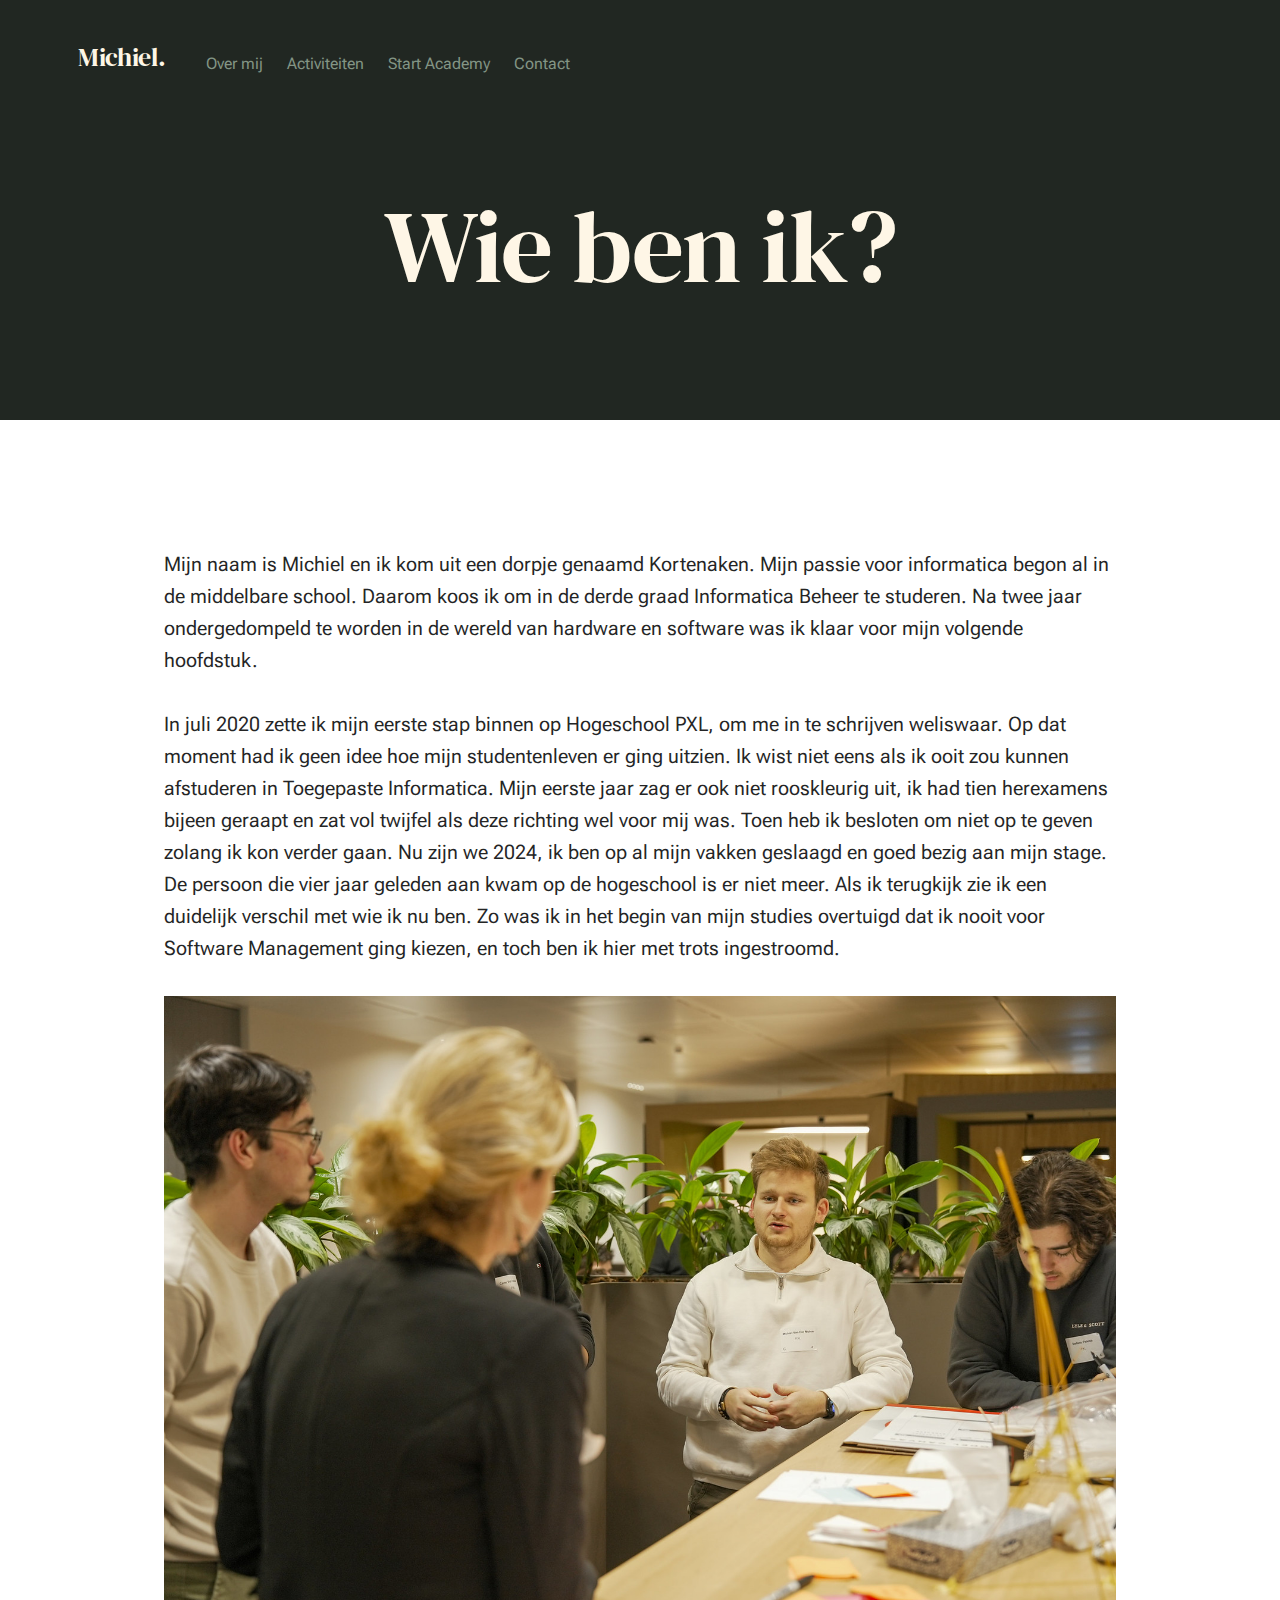
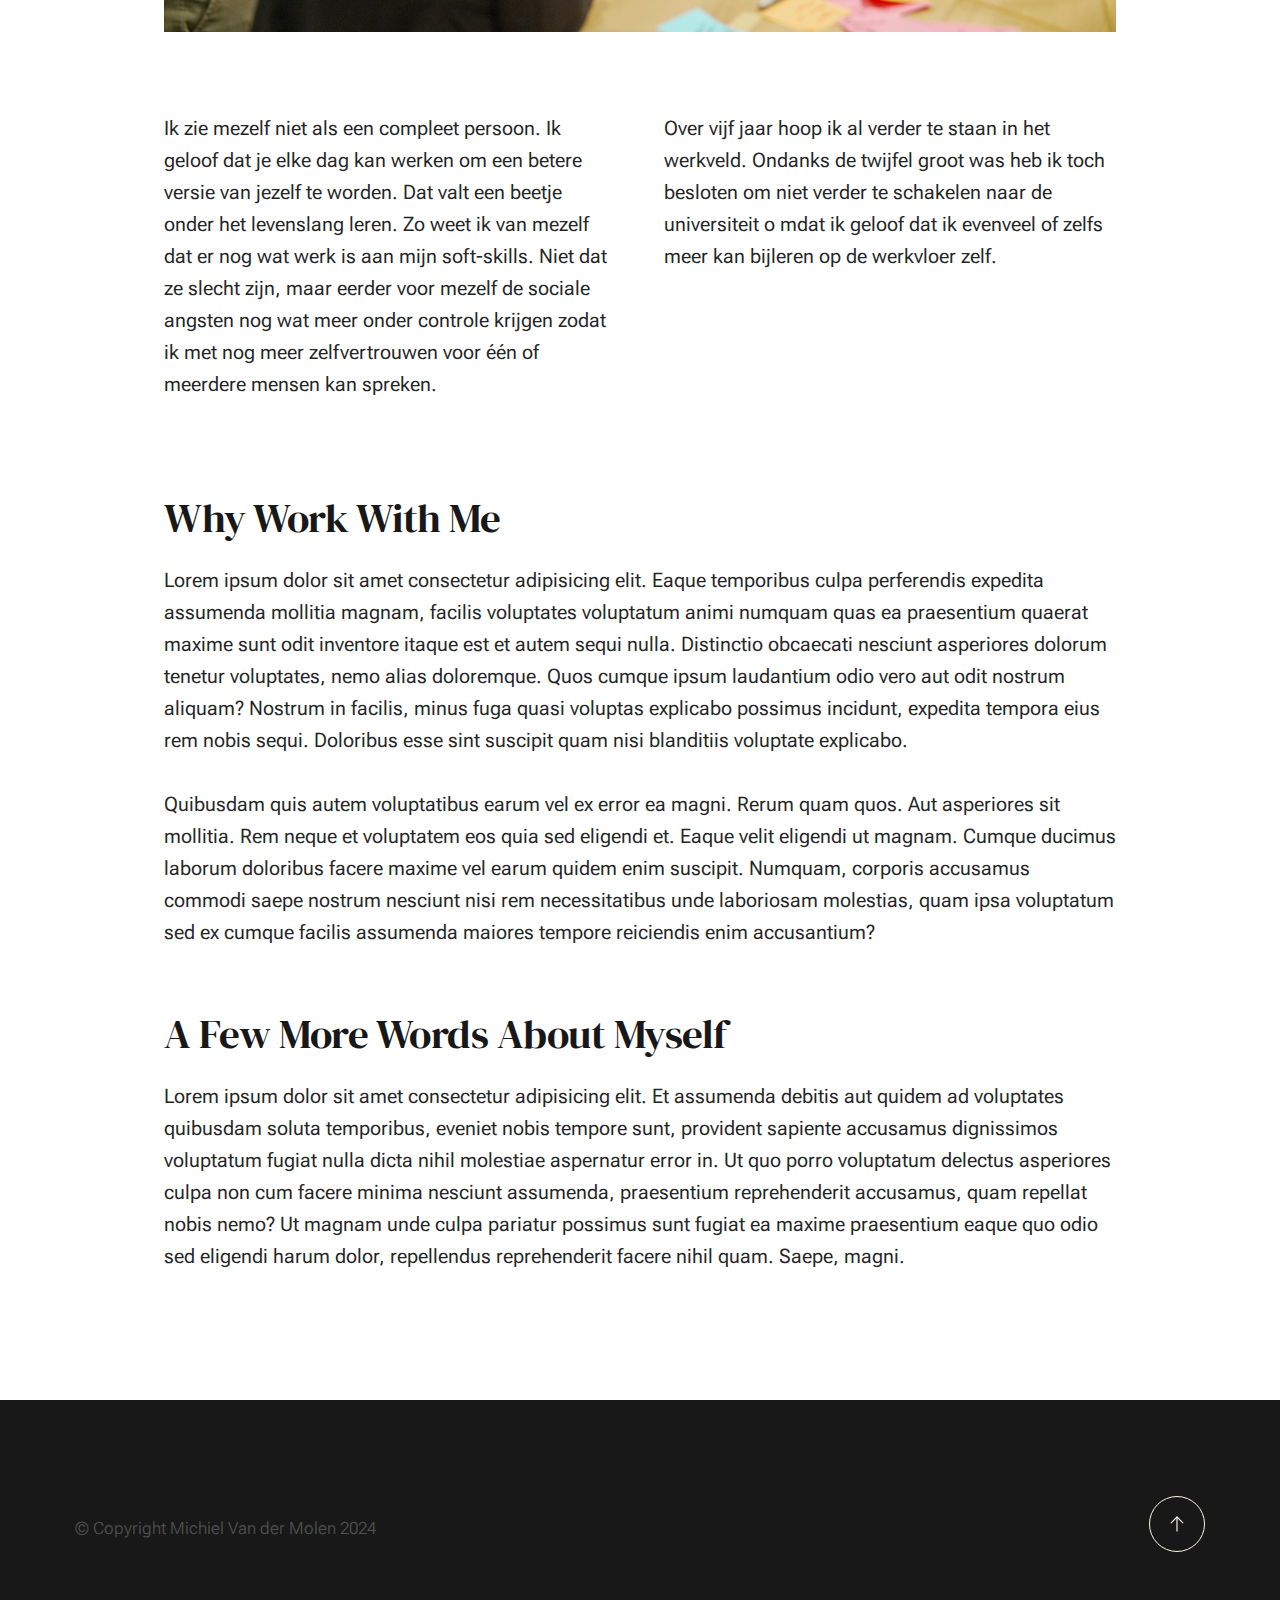
==== about.html @ 30333e7f "added Start Academy" ====
<!DOCTYPE html>
<html lang="en" class="no-js" >
<head>

    <!--- basic page needs
    ================================================== -->
    <meta charset="utf-8">
    <meta name="viewport" content="width=device-width, initial-scale=1">
    <title>Over Mij</title>

    <script>
        document.documentElement.classList.remove('no-js');
        document.documentElement.classList.add('js');
    </script>

    <!-- CSS
    ================================================== -->
    <link rel="stylesheet" href="css/vendor.css">
    <link rel="stylesheet" href="css/styles.css">

    <!-- favicons
    ================================================== -->
    <link rel="apple-touch-icon" sizes="180x180" href="apple-touch-icon.png">
    <link rel="icon" type="image/png" sizes="32x32" href="favicon-32x32.png">
    <link rel="icon" type="image/png" sizes="16x16" href="favicon-16x16.png">
    <link rel="manifest" href="site.webmanifest">

</head>


<body id="top">


    <!-- preloader
    ================================================== -->
    <div id="preloader">
        <div id="loader" class="dots-fade">
            <div></div>
            <div></div>
            <div></div>
        </div>
    </div>


    <!-- page wrap
    ================================================== -->
    <div id="page" class="s-pagewrap">


        <!-- # site header 
        ================================================== -->
        <header class="s-header">

            <div class="row s-header__inner width-sixteen-col">

                <div class="s-header__block">
                    <div class="s-header__logo">
                        <a class="logo" href="index.html">
                            <h1 class="s-intro__content-title-NAV">
                                Michiel.
                            </h1>
                        </a>
                    </div>

                    <a class="s-header__menu-toggle" href="#0"><span>Menu</span></a>
                </div> <!-- end s-header__block -->

                <nav class="s-header__nav">

                    <ul class="s-header__menu-links">
                        <li><a href="about.html">Over mij</a></li>
                        <li><a href="activiteiten.html">Activiteiten</a></li>
                        <li><a href="startAcademy.html">Start Academy</a></li>
                        <li><a href="contact.html">Contact</a></li>
                    </ul> <!-- s-header__menu-links -->

                </nav> <!-- end s-header__nav -->

            </div> <!-- end s-header__inner -->
        </header> <!-- end s-header -->

            <!-- # site main content
            ================================================== -->
        <section id="content" class="s-content">

               <section class="s-pageheader pageheader">
                    <div class="row">
                        <div class="column xl-12">
                            <h1 class="page-title">
                                Wie ben ik?
                            </h1>
                            
                        </div>
                    </div>
               </section> <!-- end pageheader --> 

               <section class="s-pagecontent pagecontent">

                    <!--<div class="row pageintro">
                        <div class="column xl-6 lg-12">
                            <h2 class="text-display-title">Some inspiring words to describe yourself</h2>
                        </div>
                        <div class="column xl-6 lg-12 u-flexitem-x-right">
                            <p class="lead">
                            Lorem ipsum dolor sit amet consectetur, adipisicing elit. Alias eos quas blanditiis, quos sint nostrum fugit aperiam 
                            inventore optio itaque molestias corporis, ipsa tenetur eligendi nihil iste porro, natus culpa consequuntur? Maxime, 
                            corporis tempore. Sed tenetur veritatis velit recusandae eum, molestiae voluptate ducimus laudantium esse illo 
                            doloribus atque eligendi deleniti iusto. 
                            </p>
                        </div>                       
                    </div> --> <!-- end pageintro -->
                    


                    <div class="row width-narrower pagemain">
                        <div class="column xl-12"> 

                            <!--<h2>How I Got Here</h2>-->
                            <p>
                                Mijn naam is Michiel en ik kom uit een dorpje genaamd Kortenaken.
                                Mijn passie voor informatica begon al in de middelbare school.
                                Daarom koos ik om in de derde graad Informatica Beheer te studeren.
                                Na twee jaar ondergedompeld te worden in de wereld van hardware en software
                                was ik klaar voor mijn volgende hoofdstuk.<br><br>
                                In juli 2020 zette ik mijn eerste stap binnen op Hogeschool PXL,
                                om me in te schrijven weliswaar. Op dat moment had ik geen idee hoe
                                mijn studentenleven er ging uitzien. Ik wist niet eens als ik ooit zou
                                kunnen afstuderen in Toegepaste Informatica. Mijn eerste jaar zag er ook
                                niet rooskleurig uit, ik had tien herexamens bijeen geraapt en zat vol twijfel
                                als deze richting wel voor mij was. Toen heb ik besloten om niet op te geven
                                zolang ik kon verder gaan. Nu zijn we 2024, ik ben op al mijn vakken geslaagd en
                                goed bezig aan mijn stage. De persoon die vier jaar geleden aan kwam op de hogeschool
                                is er niet meer. Als ik terugkijk zie ik een duidelijk verschil met wie ik nu ben.
                                Zo was ik in het begin van mijn studies overtuigd dat ik nooit voor Software Management ging kiezen, en toch ben ik hier met trots ingestroomd.

                            </p>

                            <div class="row pagemedia">
                                <d class="column xl-12">
                                    <figure class="page-media">
                                        <img src="images/fotoHackathon.jpg" alt="">
                                    </figure>
                                </d>
                            </div> <!-- end pagemedia -->

                            <div class="grid-list-items list-items">
                                <div class="grid-list-items__item list-items__item u-remove-bottom">
                                    <p>
                                        Ik zie mezelf niet als een compleet persoon.
                                        Ik geloof dat je elke dag kan werken om een betere versie van jezelf te worden.
                                        Dat valt een beetje onder het levenslang leren.
                                        Zo weet ik van mezelf dat er nog wat werk is aan mijn soft-skills.
                                        Niet dat ze slecht zijn, maar eerder voor mezelf de sociale angsten nog wat meer onder controle
                                        krijgen zodat ik met nog meer zelfvertrouwen voor één of meerdere mensen kan spreken.
                                    </p>
                                </div>
                                <div class="grid-list-items__item list-items__item u-remove-bottom">

                                    <p>
                                        Over vijf jaar hoop ik al verder te staan in het werkveld.
                                        Ondanks de twijfel groot was heb ik toch
                                        besloten om niet verder te schakelen naar de universiteit o
                                        mdat ik geloof dat ik evenveel of zelfs meer kan bijleren op de werkvloer zelf.
                                    </p>
                                </div>

                            </div> <!--grid-list-items -->

                            <h2>Why Work With Me</h2>
                            <p>
                            Lorem ipsum dolor sit amet consectetur adipisicing elit. Eaque temporibus culpa perferendis expedita assumenda mollitia magnam,
                            facilis voluptates voluptatum animi numquam quas ea praesentium quaerat maxime sunt odit inventore itaque est et autem sequi nulla.
                            Distinctio obcaecati nesciunt asperiores dolorum tenetur voluptates, nemo alias doloremque. Quos cumque ipsum laudantium odio vero aut
                            odit nostrum aliquam? Nostrum in facilis, minus fuga quasi voluptas explicabo possimus incidunt, expedita tempora eius rem nobis sequi.
                            Doloribus esse sint suscipit quam nisi blanditiis voluptate explicabo.
                            </p>

                            <p>
                            Quibusdam quis autem voluptatibus earum vel ex error ea magni. Rerum quam quos. Aut asperiores sit mollitia. Rem neque et voluptatem
                            eos quia sed eligendi et. Eaque velit eligendi ut magnam. Cumque ducimus laborum doloribus facere maxime vel earum quidem enim suscipit.
                            Numquam, corporis accusamus commodi saepe nostrum nesciunt nisi rem necessitatibus unde laboriosam molestias, quam ipsa voluptatum sed
                            ex cumque facilis assumenda maiores tempore reiciendis enim accusantium?
                            </p>

                            <h2>A Few More Words About Myself</h2>
                            <p>
                            Lorem ipsum dolor sit amet consectetur adipisicing elit. Et assumenda debitis aut quidem ad voluptates quibusdam soluta temporibus,
                            eveniet nobis tempore sunt, provident sapiente accusamus dignissimos voluptatum fugiat nulla dicta nihil molestiae aspernatur error in.
                            Ut quo porro voluptatum delectus asperiores culpa non cum facere minima nesciunt assumenda, praesentium reprehenderit accusamus, quam
                            repellat nobis nemo? Ut magnam unde culpa pariatur possimus sunt fugiat ea maxime praesentium eaque quo odio sed eligendi harum dolor,
                            repellendus reprehenderit facere nihil quam. Saepe, magni.
                            </p>

                        </div> <!-- end grid-block-->
                    </div> <!-- end pagemain -->

               </section> <!-- pagecontent -->
        </section>

        <!-- # footer 
        ================================================== -->
        <footer class="s-footer">

            <div class="row s-footer__bottom">
                <div class="column xl-6 lg-12">
                    <p class="ss-copyright">
                        <span>© Copyright Michiel Van der Molen 2024</span>
                    </p>
                </div>

                <div class="ss-go-top">
                    <a class="smoothscroll" title="Back to Top" href="#top">
                        <svg xmlns="http://www.w3.org/2000/svg" viewBox="0 0 24 24" width="36" height="36" fill="none" stroke="#ffffff" stroke-width="1" stroke-linecap="round" stroke-linejoin="round">&lt;!--!  Atomicons Free 1.00 by @atisalab License - https://atomicons.com/license/ (Icons: CC BY 4.0) Copyright 2021 Atomicons --&gt;<polyline points="17 11 12 6 7 11"></polyline><line x1="12" y1="18" x2="12" y2="6"></line></svg>
                    </a>
                </div> <!-- end ss-go-top -->
            </div>

        </footer> <!-- end s-footer -->

    </div> <!-- end page-wrap -->

    <!-- Java Script
    ================================================== -->
    <script src="js/plugins.js"></script>
    <script src="js/main.js"></script>

</body>
</html>
---- css/styles.css ----
@charset "UTF-8";
/* =================================================================== 
 * Monica Main Stylesheet
 * Template Ver. 1.0.0
 * 12-13-2022
 * ------------------------------------------------------------------
 *
 * TOC:
 * # SETTINGS
 *		## fonts
 *    	## colors
 *	  	## spacing and typescale
 *		## grid variables
 * # CSS RESET
 * # GRID
 *		## extra large devices
 *		## large devices
 *		## medium devices 
 *		## tablet devices
 *		## mobile devices
 *		## small mobile devices
 *		## additional column stackpoints 
 * # BASE SETUP
 * # UTILITY CLASSES
 * # TYPOGRAPHY 
 *		## additional typography & helper classes
 *		## lists
 *		## media 
 *		## spacing
 * # PRELOADER
 *		## page loaded
 * # FORM 
 *		## style placeholder text
 *		## change autocomplete styles in Chrome
 * # BUTTONS
 * # TABLE
 * # COMPONENTS
 *		## pagination 
 *		## alert box 
 *		## skillbars
 *		## stats tabs
 * # PROJECT-WIDE SHARED STYLES
 *		## list items
 *		## social list
 *		## blog card
 *		## testimonials
 *		## swiper overrides
 * # GRID-BASED LAYOUTS
 *		## grid block
 *		## list grid
 * # PAGE WRAP
 * # SITE HEADER
 *		## logo
 *		## main navigation
 *		## mobile menu toggle
 * # PAGEHEADER & PAGECONTENT
 * # INTRO
 *		## intro content
 *		## intro scroll down
 *		## intro transitions
 * # ABOUT
 * # EXPERTISE
 * # CLIENTS
 *		## clients list
 * # CTA
 * # JOURNAL
 * # FOOTER
 *		## newsletter
 *		## copyright
 *		## go top
 * # BLOG STYLES 
 * # PAGE STYLES 
 *		## services page
 *		## contact page
 *
 * ------------------------------------------------------------------ */


/* ===================================================================
 * # SETTINGS
 *
 *
 * ------------------------------------------------------------------- */

/* ------------------------------------------------------------------- 
 * ## fonts 
 * ------------------------------------------------------------------- */
@import url("https://fonts.googleapis.com/css2?family=DM+Serif+Display&family=Roboto+Flex:opsz,wght@8..144,300;8..144,400;8..144,500;8..144,600&display=swap");

:root {
	--font-1: "Roboto Flex", sans-serif;
	--font-2: "DM Serif Display", Serif;

  /* monospace
   */
	--font-mono: Consolas, "Andale Mono", Courier, "Courier New", monospace;
}

/* ------------------------------------------------------------------- 
 * ## colors
 * ------------------------------------------------------------------- */
:root {
  /* color-1(#EA9010)
   * color-2(#343D35)
   * color-3(#FEF5E4)
   */
	--color-1: hsla(35, 87%, 49%, 1);
	--color-2: hsla(127, 8%, 22%, 1);
	--color-3: hsla(39, 93%, 95%, 1);

  /* theme color variations
   */
	--color-1-lightest             : hsla(35, 87%, 96%, 1);
	--color-1-lighter              : hsla(35, 87%, 69%, 1);
	--color-1-light                : hsla(35, 87%, 59%, 1);
	--color-1-dark                 : hsla(35, 87%, 39%, 1);
	--color-1-darker               : hsla(35, 87%, 29%, 1);
	--color-1-darkest              : hsla(35, 87%, 10%, 1);

	--color-2-lightest             : hsla(127, 8%, 55%, 1);
	--color-2-lighter              : hsla(127, 8%, 42%, 1);
	--color-2-light                : hsla(127, 8%, 32%, 1);
	--color-2-dark                 : hsla(127, 8%, 14%, 1);
	--color-2-darker               : hsla(127, 8%, 2%, 1);
	
	--color-3-light                : hsla(39, 93%, 100%, 1);
	--color-3-dark                 : hsla(39, 93%, 85%, 1);
	--color-3-darker               : hsla(39, 93%, 75%, 1);

  /* feedback colors
   * color-error(#ffd1d2), color-success(#c8e675), 
   * color-info(#d7ecfb), color-notice(#fff099)
   */
	--color-error                  : hsla(359, 100%, 91%, 1);
	--color-success                : hsla(76, 69%, 68%, 1);
	--color-info                   : hsla(205, 82%, 91%, 1);
	--color-notice                 : hsla(51, 100%, 80%, 1);
	--color-error-content          : hsla(359, 50%, 50%, 1);
	--color-success-content        : hsla(76, 29%, 28%, 1);
	--color-info-content           : hsla(205, 32%, 31%, 1);
	--color-notice-content         : hsla(51, 30%, 30%, 1);

  /* shades 
   * generated using 
   * Tint & Shade Generator 
   * (https                     ://maketintsandshades.com/)
   */
	--color-black                  : #000000;
	--color-gray-19                : #121212;
	--color-gray-18                : #242525;
	--color-gray-17                : #363737;
	--color-gray-16                : #484949;
	--color-gray-15                : #5b5c5c;
	--color-gray-14                : #6d6e6e;
	--color-gray-13                : #7f8080;
	--color-gray-12                : #919292;
	--color-gray-11                : #a3a5a5;
	--color-gray-10                : #b5b7b7;
	--color-gray-9                 : #bcbebe;
	--color-gray-8                 : #c4c5c5;
	--color-gray-7                 : #cbcdcd;
	--color-gray-6                 : #d3d4d4;
	--color-gray-5                 : #dadbdb;
	--color-gray-4                 : #e1e2e2;
	--color-gray-3                 : #e9e9e9;
	--color-gray-2                 : #f0f1f1;
	--color-gray-1                 : #f8f8f8;
	--color-white                  : #ffffff;

  /* text
   */
	--color-text                   : var(--color-gray-18);
	--color-text-dark              : #181818;
	--color-text-light             : var(--color-gray-14);
	--color-placeholder            : var(--color-gray-12);

  /* link
   */
	--color-link                   : var(--color-1);
	--color-link-hover             : var(--color-2-lighter);
	--color-link-active            : var(--color-2-lighter);

  /* buttons
   */
	--color-btn                    : var(--color-gray-4);
	--color-btn-text               : var(--color-text);
	--color-btn-hover              : var(--color-gray-5);
	--color-btn-hover-text         : var(--color-text);
	--color-btn-primary            : var(--color-1);
	--color-btn-primary-text       : var(--color-2-dark);
	--color-btn-primary-hover      : var(--color-1-light);
	--color-btn-primary-hover-text : var(--color-2-dark);
	--color-btn-stroke             : var(--color-text-dark);
	--color-btn-stroke-text        : var(--color-text-dark);
	--color-btn-stroke-hover       : var(--color-text-dark);
	--color-btn-stroke-hover-text  : var(--color-white);

  /* preloader
   */
	--color-preloader-bg           : var(--color-2-dark);
	--color-loader                 : var(--color-white);
	--color-loader-light           : var(--color-2-light);

  /* others
   */
	--color-body                   : white;
	--color-border                 : rgba(0, 0, 0, .1);
	--border-radius                : 5px;
}

/* ------------------------------------------------------------------- 
 * ## spacing and typescale
 * ------------------------------------------------------------------- */
:root {
  /* spacing
   * base font size: 20px 
   * vertical space unit : 32px
   */
	--base-size        : 62.5%;
	--multiplier       : 1;
	--base-font-size   : calc(2rem * var(--multiplier));
	--space            : calc(3.2rem * var(--multiplier));

  /* vertical spacing 
   */
	--vspace-0_125     : calc(0.125 * var(--space));
	--vspace-0_25      : calc(0.25 * var(--space));
	--vspace-0_375     : calc(0.375 * var(--space));
	--vspace-0_5       : calc(0.5 * var(--space));
	--vspace-0_625     : calc(0.625 * var(--space));
	--vspace-0_75      : calc(0.75 * var(--space));
	--vspace-0_875     : calc(0.875 * var(--space));
	--vspace-1         : calc(var(--space));
	--vspace-1_25      : calc(1.25 * var(--space));
	--vspace-1_5       : calc(1.5 * var(--space));
	--vspace-1_75      : calc(1.75 * var(--space));
	--vspace-2         : calc(2 * var(--space));
	--vspace-2_5       : calc(2.5 * var(--space));
	--vspace-3         : calc(3 * var(--space));
	--vspace-3_5       : calc(3.5 * var(--space));
	--vspace-4         : calc(4 * var(--space));
	--vspace-4_5       : calc(4.5 * var(--space));
	--vspace-5         : calc(5 * var(--space));
	--vspace-5_5       : calc(5.5 * var(--space));
	--vspace-6         : calc(6 * var(--space));
	--vspace-6_5       : calc(6.5 * var(--space));
	--vspace-7         : calc(7 * var(--space));
	--vspace-7_5       : calc(7.5 * var(--space));
	--vspace-8         : calc(8 * var(--space));
	--vspace-8_5       : calc(8.5 * var(--space));
	--vspace-9         : calc(9 * var(--space));
	--vspace-9_5       : calc(9.5 * var(--space));
	--vspace-10        : calc(10 * var(--space));

  /* type scale
   * ratio 1        :2 | base: 20px
   * -------------------------------------------------------
   *
   * --text-huge-3    = (148.60px)
   * --text-huge-2    = (123.83px)
   * --text-huge-1    = (103.20px)
   * --text-display-3 = (86.00px)
   * --text-display-2 = (71.66px)
   * --text-display-1 = (59.72px)
   * --text-xxxl      = (49.77px)
   * --text-xxl       = (41.47px)
   * --text-xl        = (34.56px)
   * --text-lg        = (28.80px)
   * --text-md        = (24.00px)
   * --text-size      = (20.00px) BASE
   * --text-sm        = (16.67px)
   * --text-xs        = (13.89px)
   *
   * ---------------------------------------------------------
   */
	--text-scale-ratio : 1.2;
	--text-size        : var(--base-font-size);
	--text-xs          : calc((var(--text-size) / var(--text-scale-ratio)) / var(--text-scale-ratio));
	--text-sm          : calc(var(--text-xs) * var(--text-scale-ratio));
	--text-md          : calc(var(--text-sm) * var(--text-scale-ratio) * var(--text-scale-ratio));
	--text-lg          : calc(var(--text-md) * var(--text-scale-ratio));
	--text-xl          : calc(var(--text-lg) * var(--text-scale-ratio));
	--text-xxl         : calc(var(--text-xl) * var(--text-scale-ratio));
	--text-xxxl        : calc(var(--text-xxl) * var(--text-scale-ratio));
	--text-display-1   : calc(var(--text-xxxl) * var(--text-scale-ratio));
	--text-display-2   : calc(var(--text-display-1) * var(--text-scale-ratio));
	--text-display-3   : calc(var(--text-display-2) * var(--text-scale-ratio));
	--text-huge-1      : calc(var(--text-display-3) * var(--text-scale-ratio));
	--text-huge-2      : calc(var(--text-huge-1) * var(--text-scale-ratio));
	--text-huge-3      : calc(var(--text-huge-2) * var(--text-scale-ratio));

  /* default button height
   */
	--vspace-btn       : var(--vspace-2);
}

/* on mobile devices below 600px, change the value of '--multiplier' 
 * to adjust the values of base font size and vertical space unit.
 */
@media screen and (max-width: 600px) {
	:root {
		--multiplier: .9375;
	}
}

/* ------------------------------------------------------------------- 
 * ## grid variables
 * ------------------------------------------------------------------- */
:root {
  
  /* widths for rows and containers
   */
	--width-sixteen-cols: 1760px;
	--width-default     : 1320px;
	--width-wide        : 1600px;
	--width-wider       : 1800px;
	--width-narrow      : 1200px;
	--width-narrower    : 1000px;
	--width-narrowest   : 800px;
	--width-full        : 100%;
	--width-grid-max    : var(--width-default);

  /* gutter
   */
	--gutter            : 2.4rem;
}

/* on large screen devices
 */
@media screen and (max-width: 1000px) {
	:root {
		--gutter: 2.2rem;
	}
}

/* on small devices
 */
@media screen and (max-width: 600px) {
	:root {
		--gutter: 1rem;
	}
}



/* ====================================================================
 * # CSS RESET
 *
 *
 * --------------------------------------------------------------------
 * http://meyerweb.com/eric/tools/css/reset/ 
 * v2.0 | 20110126
 * License: none (public domain)
 * -------------------------------------------------------------------- */
html,
body,
div,
span,
applet,
object,
iframe,
h1,
h2,
h3,
h4,
h5,
h6,
p,
blockquote,
pre,
a,
abbr,
acronym,
address,
big,
cite,
code,
del,
dfn,
em,
img,
ins,
kbd,
q,
s,
samp,
small,
strike,
strong,
sub,
sup,
tt,
var,
b,
u,
i,
center,
dl,
dt,
dd,
ol,
ul,
li,
fieldset,
form,
label,
legend,
table,
caption,
tbody,
tfoot,
thead,
tr,
th,
td,
article,
aside,
canvas,
details,
embed,
figure,
figcaption,
footer,
header,
hgroup,
menu,
nav,
output,
ruby,
section,
summary,
time,
mark,
audio,
video {
	margin        : 0;
	padding       : 0;
	border        : 0;
	font-size     : 100%;
	font          : inherit;
	vertical-align: baseline;
}

/* HTML5 display-role reset for older browsers */
article,
aside,
details,
figcaption,
figure,
footer,
header,
hgroup,
menu,
nav,
section {
	display: block;
}

body {
	line-height: 1;
}

ol,
ul {
	list-style: none;
}

blockquote,
q {
	quotes: none;
}

blockquote:before,
blockquote:after,
q:before,
q:after {
	content: "";
	content: none;
}

table {
	border-collapse: collapse;
	border-spacing : 0;
}


/* ===================================================================
 * # GRID v5.0.0
 *
 *
 * -------------------------------------------------------------------
 * - Grid system based on the flex display property.
 *
 * - Grid breakpoints are based on MAXIMUM WIDTH media queries, 
 *   meaning they apply to that one breakpoint and ALL THOSE BELOW IT.
 *
 * - Grid columns without a specified width will automatically layout 
 *   as equal width columns.
 *
 * - On viewports 400px and below, all grid columns will stacked 
 *   vertically
 *
 * ------------------------------------------------------------------- */

/* row 
 */
.row {
	display  : flex;
	flex-flow: row wrap;
	width    : min(92%, var(--width-grid-max));
	margin   : 0 auto;
}

.row .row {
	width       : auto;
	margin-left : calc(var(--gutter) * -1);
	margin-right: calc(var(--gutter) * -1);
}

/* column
 */
.column {
	flex   : 1;
	padding: 0 var(--gutter);
}

.collapse>.column,
.column.collapse {
	padding: 0;
}

/* row utility classes
 */
.row.row-wrap {
	flex-wrap: wrap;
}

.row.row-nowrap {
	flex-wrap: nowrap;
}

.row.row-y-top {
	align-items: flex-start;
}

.row.row-y-bottom {
	align-items: flex-end;
}

.row.row-y-center {
	align-items: center;
}

.row.row-stretch {
	align-items: stretch;
}

.row.row-baseline {
	align-items: baseline;
}

.row.row-x-left {
	justify-content: flex-start;
}

.row.row-x-right {
	justify-content: flex-end;
}

.row.row-x-center {
	justify-content: center;
}

.row.row-center {
	align-items    : center;
	justify-content: center;
}

/* ------------------------- -------------------------------------------
 * ## extra large devices (1201px and above)
 * -------------------------------------------------------------------- */
.xl-1 {
	flex : none;
	width: 8.3333333333%;
}

.xl-2 {
	flex : none;
	width: 16.6666666667%;
}

.xl-3 {
	flex : none;
	width: 25%;
}

.xl-4 {
	flex : none;
	width: 33.3333333333%;
}

.xl-5 {
	flex : none;
	width: 41.6666666667%;
}

.xl-6 {
	flex : none;
	width: 50%;
}

.xl-7 {
	flex : none;
	width: 58.3333333333%;
}

.xl-8 {
	flex : none;
	width: 66.6666666667%;
}

.xl-9 {
	flex : none;
	width: 75%;
}

.xl-10 {
	flex : none;
	width: 83.3333333333%;
}

.xl-11 {
	flex : none;
	width: 91.6666666667%;
}

.xl-12 {
	flex : none;
	width: 100%;
}

/* --------------------------------------------------------------------
 * ## large devices (1001px to 1200px)
 * -------------------------------------------------------------------- */
@media screen and (max-width: 1200px) {
	.lg-1 {
		flex : none;
		width: 8.3333333333%;
	}

	.lg-2 {
		flex : none;
		width: 16.6666666667%;
	}

	.lg-3 {
		flex : none;
		width: 25%;
	}

	.lg-4 {
		flex : none;
		width: 33.3333333333%;
	}

	.lg-5 {
		flex : none;
		width: 41.6666666667%;
	}

	.lg-6 {
		flex : none;
		width: 50%;
	}

	.lg-7 {
		flex : none;
		width: 58.3333333333%;
	}

	.lg-8 {
		flex : none;
		width: 66.6666666667%;
	}

	.lg-9 {
		flex : none;
		width: 75%;
	}

	.lg-10 {
		flex : none;
		width: 83.3333333333%;
	}

	.lg-11 {
		flex : none;
		width: 91.6666666667%;
	}

	.lg-12 {
		flex : none;
		width: 100%;
	}
}

/* --------------------------------------------------------------------
 * ## medium devices (801px to 1000px)
 * -------------------------------------------------------------------- */
@media screen and (max-width: 1000px) {
	.md-1 {
		flex : none;
		width: 8.3333333333%;
	}

	.md-2 {
		flex : none;
		width: 16.6666666667%;
	}

	.md-3 {
		flex : none;
		width: 25%;
	}

	.md-4 {
		flex : none;
		width: 33.3333333333%;
	}

	.md-5 {
		flex : none;
		width: 41.6666666667%;
	}

	.md-6 {
		flex : none;
		width: 50%;
	}

	.md-7 {
		flex : none;
		width: 58.3333333333%;
	}

	.md-8 {
		flex : none;
		width: 66.6666666667%;
	}

	.md-9 {
		flex : none;
		width: 75%;
	}

	.md-10 {
		flex : none;
		width: 83.3333333333%;
	}

	.md-11 {
		flex : none;
		width: 91.6666666667%;
	}

	.md-12 {
		flex : none;
		width: 100%;
	}
}

/* --------------------------------------------------------------------
 * ## tablet devices (601px to 800px)  
 * -------------------------------------------------------------------- */
@media screen and (max-width: 800px) {
	.tab-1 {
		flex : none;
		width: 8.3333333333%;
	}

	.tab-2 {
		flex : none;
		width: 16.6666666667%;
	}

	.tab-3 {
		flex : none;
		width: 25%;
	}

	.tab-4 {
		flex : none;
		width: 33.3333333333%;
	}

	.tab-5 {
		flex : none;
		width: 41.6666666667%;
	}

	.tab-6 {
		flex : none;
		width: 50%;
	}

	.tab-7 {
		flex : none;
		width: 58.3333333333%;
	}

	.tab-8 {
		flex : none;
		width: 66.6666666667%;
	}

	.tab-9 {
		flex : none;
		width: 75%;
	}

	.tab-10 {
		flex : none;
		width: 83.3333333333%;
	}

	.tab-11 {
		flex : none;
		width: 91.6666666667%;
	}

	.tab-12 {
		flex : none;
		width: 100%;
	}
}

/* --------------------------------------------------------------------
 * ## mobile devices (401px to 600px)  
 * -------------------------------------------------------------------- */
@media screen and (max-width: 600px) {
	.row {
		width        : 100%;
		padding-left : 6vw;
		padding-right: 6vw;
	}

	.row .row {
		padding-left : 0;
		padding-right: 0;
	}

	.mob-1 {
		flex : none;
		width: 8.3333333333%;
	}

	.mob-2 {
		flex : none;
		width: 16.6666666667%;
	}

	.mob-3 {
		flex : none;
		width: 25%;
	}

	.mob-4 {
		flex : none;
		width: 33.3333333333%;
	}

	.mob-5 {
		flex : none;
		width: 41.6666666667%;
	}

	.mob-6 {
		flex : none;
		width: 50%;
	}

	.mob-7 {
		flex : none;
		width: 58.3333333333%;
	}

	.mob-8 {
		flex : none;
		width: 66.6666666667%;
	}

	.mob-9 {
		flex : none;
		width: 75%;
	}

	.mob-10 {
		flex : none;
		width: 83.3333333333%;
	}

	.mob-11 {
		flex : none;
		width: 91.6666666667%;
	}

	.mob-12 {
		flex : none;
		width: 100%;
	}
}

/* --------------------------------------------------------------------
 * ## small mobile devices (up to 400px)
 * -------------------------------------------------------------------- */

/* stack columns vertically
 */
@media screen and (max-width: 400px) {
	.row .row {
		margin-left : 0;
		margin-right: 0;
	}

	.column {
		flex        : none;
		width       : 100%;
		margin-left : 0;
		margin-right: 0;
		padding     : 0;
	}
}

/* --------------------------------------------------------------------
 * ## additional column stackpoints 
 * -------------------------------------------------------------------- */
@media screen and (max-width: 900px) {
	.stack-on-900 {
		flex        : none;
		width       : 100%;
		margin-left : 0;
		margin-right: 0;
	}
}

@media screen and (max-width: 700px) {
	.stack-on-700 {
		flex        : none;
		width       : 100%;
		margin-left : 0;
		margin-right: 0;
	}
}

@media screen and (max-width: 550px) {
	.stack-on-550 {
		flex        : none;
		width       : 100%;
		margin-left : 0;
		margin-right: 0;
	}
}


/* ===================================================================
 * # BASE SETUP
 *
 *
 * ------------------------------------------------------------------- */
html {
	font-size : var(--base-size);
	box-sizing: border-box;
}

*,
*::before,
*::after {
	box-sizing: inherit;
}

html,
body {
	height: 100%;
}

body {
	background-color          : var(--color-body);
	-webkit-overflow-scrolling: touch;
	-webkit-text-size-adjust  : 100%;
	-webkit-font-smoothing    : antialiased;
	-moz-osx-font-smoothing   : grayscale;
}

p {
	font-size     : inherit;
	text-rendering: optimizeLegibility;
}

a {
	text-decoration: none;
}

svg,
img,
video {
	max-width: 100%;
	height   : auto;
}

pre {
	overflow: auto;
}

div,
dl,
dt,
dd,
ul,
ol,
li,
h1,
h2,
h3,
h4,
h5,
h6,
pre,
form,
p,
blockquote,
th,
td {
	margin : 0;
	padding: 0;
}

input[type=email],
input[type=number],
input[type=search],
input[type=text],
input[type=tel],
input[type=url],
input[type=password],
textarea {
	-webkit-appearance: none;
	-moz-appearance   : none;
	appearance        : none;
}


/* ===================================================================
 * # UTILITY CLASSES
 *
 *
 * ------------------------------------------------------------------- */

/* flex item alignment classes
 */
.u-flexitem-center {
	margin    : auto;
	align-self: center;
}

.u-flexitem-left {
	margin-right: auto;
	align-self  : center;
}

.u-flexitem-right {
	margin-left: auto;
	align-self : center;
}

.u-flexitem-x-center {
	margin-right: auto;
	margin-left : auto;
}

.u-flexitem-x-left {
	margin-right: auto;
}

.u-flexitem-x-right {
	margin-left: auto;
}

.u-flexitem-y-center {
	align-self: center;
}

.u-flexitem-y-top {
	align-self: flex-start;
}

.u-flexitem-y-bottom {
	align-self: flex-end;
}

/* misc helper classes
 */
.u-screen-reader-text {
	clip             : rect(1px, 1px, 1px, 1px);
	-webkit-clip-path: inset(50%);
	clip-path        : inset(50%);
	height           : 1px;
	width            : 1px;
	margin           : -1px;
	overflow         : hidden;
	padding          : 0;
	border           : 0;
	position         : absolute;
	word-wrap        : normal !important;
}

.u-clearfix:after {
	content: "";
	display: table;
	clear  : both;
}

.u-flex-center {
	align-items    : center;
	justify-content: center;
}

.u-hidden {
	display: none;
}

.u-invisible {
	visibility: hidden;
}

.u-antialiased {
	-webkit-font-smoothing : antialiased;
	-moz-osx-font-smoothing: grayscale;
}

.u-overflow-hidden {
	overflow: hidden;
}

.u-remove-top {
	margin-top: 0;
}

.u-remove-bottom {
	margin-bottom: 0;
}

.u-add-half-bottom {
	margin-bottom: var(--vspace-0_5);
}

.u-add-bottom {
	margin-bottom: var(--vspace-1);
}

.u-no-border {
	border: none;
}

.u-fullwidth {
	width: 100%;
}

.u-pull-left {
	float: left;
}

.u-pull-right {
	float: right;
}


/* ===================================================================
 * # TYPOGRAPHY 
 *
 *
 * ------------------------------------------------------------------- 
 * type scale - ratio 1:2 | base: 20px
 * -------------------------------------------------------------------
 *
 * --text-huge-3    = (148.60px)
 * --text-huge-2    = (123.83px)
 * --text-huge-1    = (103.20px)
 * --text-display-3 = (86.00px)
 * --text-display-2 = (71.66px)
 * --text-display-1 = (59.72px)
 * --text-xxxl      = (49.77px)
 * --text-xxl       = (41.47px)
 * --text-xl        = (34.56px)
 * --text-lg        = (28.80px)
 * --text-md        = (24.00px)
 * --text-size      = (20.00px) BASE
 * --text-sm        = (16.67px)
 * --text-xs        = (13.89px)
 *
 * -------------------------------------------------------------------- */

/* --------------------------------------------------------------------
 * ## base type styles
 * -------------------------------------------------------------------- */
body {
	font-family: var(--font-1);
	font-size  : var(--base-font-size);
	font-weight: 400;
	line-height: var(--vspace-1);
	color      : var(--color-text);
}

/* links
 */
a {
	color     : var(--color-link);
	transition: all 0.3s ease-in-out;
}

a:focus,
a:hover,
a:active {
	color: var(--color-link-hover);
}

a:hover,
a:active {
	outline: 0;
}

/* headings
 */
h1,
h2,
h3,
h4,
h5,
h6,
.h1,
.h2,
.h3,
.h4,
.h5,
.h6 {
	font-family           : var(--font-2);
	font-weight           : 400;
	color                 : var(--color-text-dark);
	font-variant-ligatures: common-ligatures;
	text-rendering        : optimizeLegibility;
}

h1,
.h1 {
	margin-top   : var(--vspace-2_5);
	margin-bottom: var(--vspace-0_75);
}

h2,
.h2,
h3,
.h3,
h4,
.h4 {
	margin-top   : var(--vspace-2);
	margin-bottom: var(--vspace-0_75);
}

h5,
.h5,
h6,
.h6 {
	margin-top   : var(--vspace-1_75);
	margin-bottom: var(--vspace-0_5);
}

h1,
.h1 {
	font-size     : var(--text-display-2);
	line-height   : calc(2.25 * var(--space));
	letter-spacing: -0.015em;
}

@media screen and (max-width: 500px) {

	h1,
	.h1 {
		font-size  : var(--text-xxxl);
		line-height: calc(1.625 * var(--space));
	}
}

h2,
.h2 {
	font-size     : var(--text-xxl);
	line-height   : calc(1.375 * var(--space));
	letter-spacing: -0.012em;
}

h3,
.h3 {
	font-size  : var(--text-xl);
	line-height: calc(1.125 * var(--space));
}

h4,
.h4 {
	font-size  : var(--text-lg);
	line-height: var(--vspace-1);
}

h5,
.h5 {
	font-size  : var(--text-md);
	line-height: var(--vspace-0_875);
}

h6,
.h6 {
	font-family   : var(--font-1);
	font-weight   : 600;
	font-size     : var(--text-sm);
	line-height   : var(--vspace-0_75);
	text-transform: uppercase;
	letter-spacing: 0.3rem;
}

/* emphasis, italic,
 * strong, bold and small text
 */
em,
i,
strong,
b {
	font-size  : inherit;
	line-height: inherit;
}

em,
i {
	font-style: italic;
}

strong,
b {
	font-weight: 600;
	color      : var(--color-text-dark);
}

small {
	font-size  : 80%;
	font-weight: 400;
	line-height: var(--vspace-0_5);
}

/* blockquotes
 */
blockquote {
	margin     : 0 0 var(--vspace-1) 0;
	padding    : var(--vspace-1) var(--vspace-1_5);
	border-left: 2px solid var(--color-text-dark);
	position   : relative;
}

blockquote p {
	font-family: var(--font-1);
	font-weight: 400;
	font-size  : var(--text-lg);
	font-style : normal;
	line-height: var(--vspace-1_25);
	color      : var(--color-text-dark);
	padding    : 0;
}

blockquote cite {
	display    : block;
	font-family: var(--font-1);
	font-weight: 400;
	font-size  : var(--text-sm);
	line-height: var(--vspace-0_75);
	font-style : normal;
}

blockquote cite:before {
	content: "— ";
}

blockquote cite,
blockquote cite a,
blockquote cite a:visited {
	color : var(--color-text-light);
	border: none;
}

@media screen and (max-width: 500px) {
	blockquote {
		padding: var(--vspace-0_75) var(--vspace-0_75);
	}

	blockquote p {
		font-size  : var(--text-md);
		line-height: var(--vspace-1);
	}
}

/* figures
 */
figure img,
p img {
	margin        : 0;
	vertical-align: bottom;
}

figure {
	display     : block;
	margin-left : 0;
	margin-right: 0;
}

figure img+figcaption {
	margin-top: var(--vspace-1);
}

figcaption {
	/* font-style: italic; */
	font-size    : var(--text-sm);
	text-align   : center;
	margin-bottom: 0;
}

/* preformatted, code
 */
var,
kbd,
samp,
code,
pre {
	font-family: var(--font-mono);
}

pre {
	padding   : var(--vspace-0_75) var(--vspace-1) var(--vspace-1);
	background: var(--color-gray-2);
	overflow-x: auto;
}

code {
	font-size    : var(--text-sm);
	line-height  : 1.6rem;
	margin       : 0 0.2rem;
	padding      : calc((var(--vspace-1) - 1.6rem) / 2 - 0.1rem) 0.7rem;
	white-space  : nowrap;
	background   : var(--color-gray-2);
	border       : 1px solid var(--color-gray-5);
	color        : var(--color-text);
	border-radius: 3px;
}

pre>code {
	display    : block;
	white-space: pre;
	line-height: var(--vspace-1);
	padding    : 0;
	margin     : 0;
	border     : none;
}

/* deleted text, abbreviation,
 * & mark text
 */
del {
	text-decoration: line-through;
}

abbr {
	font-family   : var(--font-1);
	font-weight   : 600;
	font-variant  : small-caps;
	text-transform: lowercase;
	letter-spacing: 0.1em;
	color         : var(--color-text-dark);
}

abbr[title],
dfn[title] {
	border-bottom  : 1px dotted;
	cursor         : help;
	text-decoration: none;
}

mark {
	background: var(--color-1-light);
	color     : var(--color-text);
}

/* horizontal rule
 */
hr {
	border      : solid var(--color-border);
	border-width: 0.1rem 0 0;
	clear       : both;
	margin      : var(--vspace-2) 0 calc(var(--vspace-2) - 1px);
	height      : 0;
}

hr.fancy {
	border    : none;
	margin    : var(--vspace-2) 0;
	height    : var(--vspace-1);
	text-align: center;
}

hr.fancy::before {
	content       : "*****";
	letter-spacing: 0.3em;
}

/* --------------------------------------------------------------------
 * ## additional typography & helper classes
 * -------------------------------------------------------------------- */
.lead,
.attention-getter {
	font-family: var(--font-1);
	font-size  : var(--text-md);
	line-height: var(--vspace-1_25);
}

@media screen and (max-width: 800px) {

	.lead,
	.attention-getter {
		font-size  : calc(var(--text-size) * 1.1);
		line-height: calc(1.125 * var(--space));
	}
}

.pull-quote {
	position  : relative;
	padding   : 0;
	margin-top: 0;
	text-align: center;
}

.pull-quote blockquote {
	border     : none;
	margin     : 0 auto;
	max-width  : 62rem;
	padding-top: var(--vspace-2_5);
	position   : relative;
}

.pull-quote blockquote p {
	font-weight: 400;
	color      : var(--color-text-dark);
}

.pull-quote blockquote:before {
	content          : "";
	display          : block;
	height           : var(--vspace-1);
	width            : var(--vspace-1);
	background-repeat: no-repeat;
	background       : center center;
	background-size  : contain;
	background-image : url(../images/icons/icon-quote.svg);
	transform        : translate(-50%, 0, 0);
	position         : absolute;
	top              : var(--vspace-1);
	left             : 50%;
}

.drop-cap:first-letter {
	float         : left;
	font-family   : var(--font-1);
	font-weight   : 600;
	font-size     : calc(3 * var(--space));
	line-height   : 1;
	padding       : 0 0.125em 0 0;
	text-transform: uppercase;
	background    : transparent;
	color         : var(--color-text-dark);
}

.text-center {
	text-align: center;
}

.text-left {
	text-align: left;
}

.text-right {
	text-align: right;
}

/* --------------------------------------------------------------------
 * ## lists
 * -------------------------------------------------------------------- */
ol {
	list-style: decimal;
}

ul {
	list-style: disc;
}

li {
	display: list-item;
}

ol,
ul {
	margin-left: 1.6rem;
}

ul li {
	padding-left: 0.4rem;
}

ul ul,
ul ol,
ol ol,
ol ul {
	margin: 1.6rem 0 1.6rem 1.6rem;
}

ul.disc li {
	display   : list-item;
	list-style: none;
	padding   : 0 0 0 0.8rem;
	position  : relative;
}

ul.disc li::before {
	content       : "";
	display       : inline-block;
	width         : 6px;
	height        : 6px;
	border-radius : 50%;
	background    : var(--color-1);
	position      : absolute;
	left          : -0.8em;
	top           : calc(50% - 4px);
	vertical-align: middle;
}

dt {
	margin: 0;
	color : var(--color-1);
}

dt strong {
	color: var(--color-1);
}

dd {
	margin: 0 0 0 2rem;
}

/* definition list line style 
 */
.lining dt,
.lining dd {
	display: inline;
	margin : 0;
}

.lining dt+dt:before,
.lining dd+dt:before {
	content    : "\a";
	white-space: pre;
}

.lining dd+dd:before {
	content: ", ";
}

.lining dd+dd:before {
	content: ", ";
}

.lining dd:before {
	content    : ": ";
	margin-left: -0.2em;
}

/* definition list dictionary style 
 */
.dictionary-style dt {
	display      : inline;
	counter-reset: definitions;
}

.dictionary-style dt+dt:before {
	content    : ", ";
	margin-left: -0.2em;
}

.dictionary-style dd {
	display          : block;
	counter-increment: definitions;
}

.dictionary-style dd:before {
	content: counter(definitions, decimal) ". ";
}

/* ------------------------------------------------------------------- 
 * ## media 
 * ------------------------------------------------------------------- */

/* floated image
 */
img.u-pull-right {
	margin: var(--vspace-0_5) 0 var(--vspace-0_5) var(--vspace-0_875);
}

img.u-pull-left {
	margin: var(--vspace-0_5) var(--vspace-0_875) var(--vspace-0_5) 0;
}

/* responsive video container
 */
.video-container {
	--aspect-ratio: 16/9;
	position      : relative;
	height        : 0;
	overflow      : hidden;
	padding-bottom: calc(100% / (var(--aspect-ratio)));
}

.video-container iframe,
.video-container object,
.video-container embed,
.video-container video {
	position: absolute;
	top     : 0;
	left    : 0;
	width   : 100%;
	height  : 100%;
}

/* --------------------------------------------------------------------
 * ## spacing
 * -------------------------------------------------------------------- */
fieldset,
button,
.btn {
	margin-bottom: var(--vspace-0_5);
}

input,
textarea,
select,
pre,
blockquote,
figure,
figcaption,
table,
p,
ul,
ol,
dl,
form,
img,
.video-container,
.ss-custom-select {
	margin-bottom: var(--vspace-1);
}



/* ===================================================================
 * # PRELOADER
 * 
 * 
 * -------------------------------------------------------------------
 * - markup:
 *
 * <div id="preloader">
 *     <div id="loader" class="dots-fade">
 *         <div></div>
 *         <div></div>
 *         <div></div>
 *     </div>
 * </div>
 *
 * - loader class:
 * <dots-fade | dots-jump | dots-pulse>
 *
 * ------------------------------------------------------------------- */
#preloader {
	position       : fixed;
	display        : flex;
	flex-flow      : row wrap;
	justify-content: center;
	align-items    : center;
	background     : var(--color-preloader-bg);
	z-index        : 500;
	height         : 100vh;
	width          : 100%;
	opacity        : 1;
	overflow       : hidden;
}

.no-js #preloader {
	display: none;
}

#loader {
	position: relative;
	width   : 4px;
	height  : 4px;
	padding : 0;
	display : inline-block;
}

#loader>div {
	content      : "";
	background   : var(--color-loader);
	width        : 4px;
	height       : 4px;
	position     : absolute;
	top          : 0;
	left         : 0;
	border-radius: 50%;
}

#loader>div:nth-of-type(1) {
	left: 15px;
}

#loader>div:nth-of-type(3) {
	left: -15px;
}

/* dots jump */
.dots-jump>div {
	-webkit-animation      : dots-jump 1.2s infinite ease;
	animation              : dots-jump 1.2s infinite ease;
	-webkit-animation-delay: 0.2s;
	animation-delay        : 0.2s;
}

.dots-jump>div:nth-of-type(1) {
	-webkit-animation-delay: 0.4s;
	animation-delay        : 0.4s;
}

.dots-jump>div:nth-of-type(3) {
	-webkit-animation-delay: 0s;
	animation-delay        : 0s;
}

@-webkit-keyframes dots-jump {
	0% {
		top: 0;
	}

	40% {
		top: -6px;
	}

	80% {
		top: 0;
	}
}

@keyframes dots-jump {
	0% {
		top: 0;
	}

	40% {
		top: -6px;
	}

	80% {
		top: 0;
	}
}

/* dots fade */
.dots-fade>div {
	-webkit-animation      : dots-fade 1.6s infinite ease;
	animation              : dots-fade 1.6s infinite ease;
	-webkit-animation-delay: 0.4s;
	animation-delay        : 0.4s;
}

.dots-fade>div:nth-of-type(1) {
	-webkit-animation-delay: 0.8s;
	animation-delay        : 0.8s;
}

.dots-fade>div:nth-of-type(3) {
	-webkit-animation-delay: 0s;
	animation-delay        : 0s;
}

@-webkit-keyframes dots-fade {
	0% {
		opacity: 1;
	}

	40% {
		opacity: 0.2;
	}

	80% {
		opacity: 1;
	}
}

@keyframes dots-fade {
	0% {
		opacity: 1;
	}

	40% {
		opacity: 0.2;
	}

	80% {
		opacity: 1;
	}
}

/* dots pulse */
.dots-pulse>div {
	-webkit-animation      : dots-pulse 1.2s infinite ease;
	animation              : dots-pulse 1.2s infinite ease;
	-webkit-animation-delay: 0.2s;
	animation-delay        : 0.2s;
}

.dots-pulse>div:nth-of-type(1) {
	-webkit-animation-delay: 0.4s;
	animation-delay        : 0.4s;
}

.dots-pulse>div:nth-of-type(3) {
	-webkit-animation-delay: 0s;
	animation-delay        : 0s;
}

@-webkit-keyframes dots-pulse {
	0% {
		transform: scale(1);
	}

	40% {
		transform: scale(1.3);
	}

	80% {
		transform: scale(1);
	}
}

@keyframes dots-pulse {
	0% {
		transform: scale(1);
	}

	40% {
		transform: scale(1.3);
	}

	80% {
		transform: scale(1);
	}
}

/* ------------------------------------------------------------------- 
 * ## page loaded
 * ------------------------------------------------------------------- */
.ss-loaded #preloader {
	opacity   : 0;
	visibility: hidden;
	transition: all 0.6s 0.9s ease-in-out;
}

.ss-loaded #preloader #loader {
	opacity   : 0;
	transition: opacity 0.6s ease-in-out;
}



/* ===================================================================
 * # FORM 
 *
 *
 * ------------------------------------------------------------------- */
fieldset {
	border : none;
	padding: 0;
}

input[type=email],
input[type=number],
input[type=search],
input[type=text],
input[type=tel],
input[type=url],
input[type=password],
textarea,
select {
	--input-height     : var(--vspace-2);
	--input-line-height: var(--vspace-1);
	--input-vpadding   : calc(((var(--input-height) - var(--input-line-height)) / 2) - 1px);
	display            : block;
	height             : var(--input-height);
	padding            : var(--input-vpadding) calc(2.4rem - 1px);
	border             : 0;
	outline            : 0;
	color              : var(--color-placeholder);
	font-family        : var(--font-1);
	font-size          : var(--text-sm);
	font-size          : calc(var(--text-size) * 0.8889);
	line-height        : var(--input-line-height);
	max-width          : 100%;
	background-color   : var(--color-gray-3);
	border             : 1px solid transparent;
	transition         : all 0.3s ease-in-out;
	border-radius      : var(--border-radius);
}

.ss-custom-select {
	position: relative;
	padding : 0;
}

.ss-custom-select select {
	-webkit-appearance: none;
	-moz-appearance   : none;
	appearance        : none;
	text-indent       : 0.01px;
	text-overflow     : "";
	margin            : 0;
	vertical-align    : middle;
}

.ss-custom-select select option {
	padding-left : 2rem;
	padding-right: 2rem;
}

.ss-custom-select select::-ms-expand {
	display: none;
}

.ss-custom-select::after {
	border-bottom   : 2px solid rgb(0, 0, 0);
	border-right    : 2px solid rgb(0, 0, 0);
	content         : "";
	display         : block;
	height          : 8px;
	width           : 8px;
	margin-top      : -7px;
	pointer-events  : none;
	position        : absolute;
	right           : 2.4rem;
	top             : 50%;
	transition      : all 0.15s ease-in-out;
	transform-origin: 66% 66%;
	transform       : rotate(45deg);
}

textarea {
	min-height: calc(8 * var(--space));
}

input[type=email]:focus,
input[type=number]:focus,
input[type=search]:focus,
input[type=text]:focus,
input[type=tel]:focus,
input[type=url]:focus,
input[type=password]:focus,
textarea:focus,
select:focus {
	color           : var(--color-black);
	background-color: white;
	box-shadow      : 0 0 5px var(--color-1);
	border          : 1px solid var(--color-1-light);
}

label,
legend {
	font-family  : var(--font-1);
	font-weight  : 600;
	font-size    : var(--text-sm);
	line-height  : var(--vspace-0_5);
	margin-bottom: var(--vspace-0_5);
	color        : var(--color-text-dark);
	display      : block;
}

input[type=checkbox],
input[type=radio] {
	display: inline;
}

label>.label-text {
	display    : inline-block;
	margin-left: 1rem;
	font-family: var(--font-1);
	line-height: inherit;
}

label>input[type=checkbox],
label>input[type=radio] {
	margin  : 0;
	position: relative;
	top     : 2px;
}

/* ------------------------------------------------------------------- 
 * ## style placeholder text
 * ------------------------------------------------------------------- */

::-moz-placeholder {
	/* Mozilla Firefox 19+ */
	color  : var(--color-placeholder);
	opacity: 1;
}

:-ms-input-placeholder {
	/* Internet Explorer 10-11 */
	color: var(--color-placeholder);
}

::placeholder {
	/* Most modern browsers support this now. */
	color: var(--color-placeholder);
}

/* ------------------------------------------------------------------- 
 * ## change autocomplete styles in Chrome
 * ------------------------------------------------------------------- */
input:-webkit-autofill,
input:-webkit-autofill:hover,
input:-webkit-autofill:focus,
textarea:-webkit-autofill,
textarea:-webkit-autofill:hover,
textarea:-webkit-autofill:focus,
select:-webkit-autofill,
select:-webkit-autofill:hover,
select:-webkit-autofill:focus {
	-webkit-text-fill-color: var(--color-1);
	-webkit-transition     : background-color 5000s ease-in-out 0s;
	transition             : background-color 5000s ease-in-out 0s;
}

/* ===================================================================
 * # BUTTONS
 *
 *
 * ------------------------------------------------------------------- */
.btn,
button,
input[type=submit],
input[type=reset],
input[type=button] {
	--btn-height           : var(--vspace-btn);
	display                : inline-block;
	font-family            : var(--font-1);
	font-weight            : 500;
	font-size              : calc(var(--text-size) * 0.9);
	height                 : var(--btn-height);
	line-height            : calc(var(--btn-height) - 4px);
	padding                : 0 3.6rem;
	margin                 : 0 0.4rem var(--vspace-0_5) 0;
	color                  : var(--color-btn-text);
	text-decoration        : none;
	text-align             : center;
	white-space            : nowrap;
	cursor                 : pointer;
	transition             : all 0.3s;
	border-radius          : var(--border-radius);
	background-color       : var(--color-btn);
	border                 : 2px solid var(--color-btn);
	-webkit-font-smoothing : antialiased;
	-moz-osx-font-smoothing: grayscale;
}

.btn:focus,
button:focus,
input[type=submit]:focus,
input[type=reset]:focus,
input[type=button]:focus,
.btn:hover,
button:hover,
input[type=submit]:hover,
input[type=reset]:hover,
input[type=button]:hover {
	background-color: var(--color-btn-hover);
	border-color    : var(--color-btn-hover);
	color           : var(--color-btn-hover-text);
	outline         : 0;
}

/* button primary
 */
.btn.btn--primary,
button.btn--primary,
input[type=submit].btn--primary,
input[type=reset].btn--primary,
input[type=button].btn--primary {
	background  : var(--color-btn-primary);
	border-color: var(--color-btn-primary);
	color       : var(--color-btn-primary-text);
}

.btn.btn--primary:focus,
button.btn--primary:focus,
input[type=submit].btn--primary:focus,
input[type=reset].btn--primary:focus,
input[type=button].btn--primary:focus,
.btn.btn--primary:hover,
button.btn--primary:hover,
input[type=submit].btn--primary:hover,
input[type=reset].btn--primary:hover,
input[type=button].btn--primary:hover {
	background  : var(--color-btn-primary-hover);
	border-color: var(--color-btn-primary-hover);
	color       : var(--color-btn-primary-hover-text);
}

/* button modifiers
 */
.btn.u-fullwidth,
button.u-fullwidth {
	width       : 100%;
	margin-right: 0;
}

.btn--small,
button.btn--small {
	--btn-height: calc(var(--vspace-btn) - 1.6rem);
}

.btn--medium,
button.btn--medium {
	--btn-height: calc(var(--vspace-btn) + .8rem);
}

.btn--large,
button.btn--large {
	--btn-height: calc(var(--vspace-btn) + 1.6rem);
}

.btn--stroke,
button.btn--stroke {
	background: transparent !important;
	border    : 2px solid var(--color-btn-stroke);
	color     : var(--color-btn-stroke-text);
}

.btn--stroke:focus,
button.btn--stroke:focus,
.btn--stroke:hover,
button.btn--stroke:hover {
	background: var(--color-btn-stroke-hover) !important;
	border    : 2px solid var(--color-btn-stroke-hover);
	color     : var(--color-btn-stroke-hover-text);
}

.btn--pill,
button.btn--pill {
	padding-left : 3.2rem !important;
	padding-right: 3.2rem !important;
	border-radius: 1000px !important;
}


/* ===================================================================
 * # TABLE
 *
 *
 * ------------------------------------------------------------------- */
table {
	border-width   : 0;
	width          : 100%;
	max-width      : 100%;
	font-family    : var(--font-1);
	border-collapse: collapse;
}

th,
td {
	padding      : var(--vspace-0_5) 3.2rem calc(var(--vspace-0_5) - 1px);
	text-align   : left;
	border-bottom: 1px solid var(--color-border);
}

th {
	padding    : var(--vspace-0_5) 3.2rem;
	color      : var(--color-text-dark);
	font-family: var(--font-1);
	font-weight: 600;
}

th:first-child,
td:first-child {
	padding-left: 0;
}

th:last-child,
td:last-child {
	padding-right: 0;
}

.table-responsive {
	overflow-x                : auto;
	-webkit-overflow-scrolling: touch;
}



/* ===================================================================
 * # COMPONENTS
 *
 *
 * ------------------------------------------------------------------- */

/* -------------------------------------------------------------------
 * ## pagination 
 * ------------------------------------------------------------------- */
.pgn {
	--pgn-num-height: calc(var(--vspace-1) + .4rem);
	margin          : 0 auto var(--vspace-1);
	text-align      : center;
}

.pgn ul {
	display        : inline-flex;
	flex-flow      : row wrap;
	justify-content: center;
	list-style     : none;
	margin-left    : 0;
	position       : relative;
	padding        : 0 6rem;
}

.pgn ul li {
	margin : 0;
	padding: 0;
}

.pgn__num {
	font-family  : var(--font-1);
	font-weight  : 600;
	font-size    : var(--text-size);
	line-height  : var(--vspace-1);
	display      : block;
	padding      : 0.2rem 1.2rem;
	height       : var(--pgn-num-height);
	margin       : 0.2rem 0.2rem;
	color        : var(--color-text-dark);
	border-radius: var(--border-radius);
	transition   : all, 0.3s, ease-in-out;
}

.pgn__num:focus,
.pgn__num:hover {
	background: var(--color-text-dark);
	color     : var(--color-white);
}

.pgn .current,
.pgn .current:focus,
.pgn .current:hover {
	background: var(--color-text-dark);
	color     : var(--color-white);
}

.pgn .inactive,
.pgn .inactive:focus,
.pgn .inactive:hover {
	opacity: 0.4;
	cursor : default;
}

.pgn__prev,
.pgn__next {
	display        : inline-flex;
	flex-flow      : row wrap;
	justify-content: center;
	align-items    : center;
	height         : var(--pgn-num-height);
	width          : 4.8rem;
	line-height    : var(--vspace-1);
	border-radius  : 4px;
	padding        : 0;
	margin         : 0;
	opacity        : 1;
	font           : 0/0 a;
	text-shadow    : none;
	color          : transparent;
	transition     : all, 0.3s, ease-in-out;
	position       : absolute;
	top            : 50%;
	transform      : translate(0, -50%);
}

.pgn__prev:focus,
.pgn__prev:hover,
.pgn__next:focus,
.pgn__next:hover {
	background: var(--color-text-dark);
}

.pgn__prev svg,
.pgn__next svg {
	height    : 2.4rem;
	width     : 2.4rem;
	transition: all, 0.3s, ease-in-out;
}

.pgn__prev svg path,
.pgn__next svg path {
	fill: var(--color-text-dark);
}

.pgn__prev:focus svg path,
.pgn__prev:hover svg path,
.pgn__next:focus svg path,
.pgn__next:hover svg path {
	fill: white;
}

.pgn__prev {
	left: 0;
}

.pgn__next {
	right: 0;
}

.pgn__prev.inactive,
.pgn__next.inactive {
	opacity: 0.4;
	cursor : default;
}

.pgn__prev.inactive:focus,
.pgn__prev.inactive:hover,
.pgn__next.inactive:focus,
.pgn__next.inactive:hover {
	background-color: transparent;
}

/* ------------------------------------------------------------------- 
 * responsive:
 * pagination
 * ------------------------------------------------------------------- */
@media screen and (max-width: 600px) {
	.pgn ul {
		padding: 0 5.2rem;
	}
}

/* ------------------------------------------------------------------- 
 * ## alert box 
 * ------------------------------------------------------------------- */
.alert-box {
	padding      : var(--vspace-0_75) 4rem var(--vspace-0_75) 3.2rem;
	margin-bottom: var(--vspace-1);
	border-radius: var(--border-radius);
	font-family  : var(--font-1);
	font-weight  : 500;
	font-size    : var(--text-sm);
	line-height  : var(--vspace-0_75);
	opacity      : 1;
	visibility   : visible;
	position     : relative;
}

.alert-box__close {
	position: absolute;
	display : block;
	right   : 1.6rem;
	top     : 1.6rem;
	cursor  : pointer;
	width   : 12px;
	height  : 12px;
}

.alert-box__close::before,
.alert-box__close::after {
	content : "";
	display : inline-block;
	width   : 1px;
	height  : 12px;
	position: absolute;
	top     : 0;
	left    : 5px;
}

.alert-box__close::before {
	transform: rotate(45deg);
}

.alert-box__close::after {
	transform: rotate(-45deg);
}

.alert-box--error {
	background-color: var(--color-error);
	color           : var(--color-error-content);
}

.alert-box--error .alert-box__close::before,
.alert-box--error .alert-box__close::after {
	background-color: var(--color-error-content);
}

.alert-box--success {
	background-color: var(--color-success);
	color           : var(--color-success-content);
}

.alert-box--success .alert-box__close::before,
.alert-box--success .alert-box__close::after {
	background-color: var(--color-success-content);
}

.alert-box--info {
	background-color: var(--color-info);
	color           : var(--color-info-content);
}

.alert-box--info .alert-box__close::before,
.alert-box--info .alert-box__close::after {
	background-color: var(--color-info-content);
}

.alert-box--notice {
	background-color: var(--color-notice);
	color           : var(--color-notice-content);
}

.alert-box--notice .alert-box__close::before,
.alert-box--notice .alert-box__close::after {
	background-color: var(--color-notice-content);
}

.alert-box.hideit {
	opacity   : 0;
	visibility: hidden;
	transition: all 0.5s;
}

/* ------------------------------------------------------------------- 
 * ## skillbars
 * ------------------------------------------------------------------- */
.skill-bars {
	list-style: none;
	margin    : var(--vspace-2) 0 var(--vspace-1);
}

.skill-bars li {
	height       : 0.4rem;
	background   : var(--color-gray-5);
	width        : 100%;
	margin-bottom: calc(var(--vspace-2) - 0.4rem);
	padding      : 0;
	position     : relative;
}

.skill-bars li strong {
	position      : absolute;
	left          : 0;
	top           : calc(var(--vspace-1) * 1.25 * -1);
	font-family   : var(--font-1);
	font-weight   : 600;
	color         : var(--color-text);
	text-transform: uppercase;
	letter-spacing: 0.2em;
	font-size     : var(--text-xs);
	line-height   : var(--vspace-0_75);
}

.skill-bars li .progress {
	background: var(--color-text);
	position  : relative;
	height    : 100%;
}

.skill-bars li .progress span {
	display      : block;
	font-family  : var(--font-1);
	color        : white;
	font-size    : 1rem;
	line-height  : 1;
	background   : var(--color-text);
	padding      : var(--vspace-0_25);
	border-radius: 4px;
	position     : absolute;
	right        : 0;
	top          : calc((var(--vspace-1) + 0.8rem) * -1);
}

.skill-bars li .progress span::after {
	position        : absolute;
	left            : 50%;
	bottom          : -10px;
	margin-left     : -5px;
	width           : 0;
	height          : 0;
	border          : 5px solid transparent;
	border-top-color: var(--color-text, var(--color-black));
	content         : "";
}

.skill-bars li .percent5 {
	width: 5%;
}

.skill-bars li .percent10 {
	width: 10%;
}

.skill-bars li .percent15 {
	width: 15%;
}

.skill-bars li .percent20 {
	width: 20%;
}

.skill-bars li .percent25 {
	width: 25%;
}

.skill-bars li .percent30 {
	width: 30%;
}

.skill-bars li .percent35 {
	width: 35%;
}

.skill-bars li .percent40 {
	width: 40%;
}

.skill-bars li .percent45 {
	width: 45%;
}

.skill-bars li .percent50 {
	width: 50%;
}

.skill-bars li .percent55 {
	width: 55%;
}

.skill-bars li .percent60 {
	width: 60%;
}

.skill-bars li .percent65 {
	width: 65%;
}

.skill-bars li .percent70 {
	width: 70%;
}

.skill-bars li .percent75 {
	width: 75%;
}

.skill-bars li .percent80 {
	width: 80%;
}

.skill-bars li .percent85 {
	width: 85%;
}

.skill-bars li .percent90 {
	width: 90%;
}

.skill-bars li .percent95 {
	width: 95%;
}

.skill-bars li .percent100 {
	width: 100%;
}

/* --------------------------------------------------------------------
 * ## stats tabs
 * -------------------------------------------------------------------- */
.stats-tabs {
	padding: 0;
	margin : var(--vspace-1) 0;
}

.stats-tabs li {
	display     : inline-block;
	margin      : 0 1.6rem var(--vspace-0_5) 0;
	padding     : 0 1.5rem 0 0;
	border-right: 1px solid var(--color-border);
}

.stats-tabs li:last-child {
	margin : 0;
	padding: 0;
	border : none;
}

.stats-tabs li a {
	display    : block;
	font-family: var(--font-1);
	font-size  : var(--text-lg);
	font-weight: 600;
	line-height: var(--vspace-1_5);
	border     : none;
	color      : var(--color-text-dark);
}

.stats-tabs li a:hover {
	color: var(--color-1);
}

.stats-tabs li a em {
	display    : block;
	margin     : 0;
	font-family: var(--font-1);
	font-size  : var(--text-sm);
	line-height: var(--vspace-0_5);
	font-weight: 400;
	font-style : normal;
	color      : var(--color-text-light);
}



/* ===================================================================
 * # PROJECT-WIDE SHARED STYLES
 *
 *
 * ------------------------------------------------------------------- */
.width-sixteen-col {
	--width-grid-max: var(--width-sixteen-cols);
}

.width-narrower {
	--width-grid-max: var(--width-narrower);
}

.text-body-sm {
	font-size  : calc(var(--text-size) * 0.95);
	line-height: calc(0.9375 * var(--space));
}

.text-pretitle {
	font-family: var(--font-1);
	font-size  : var(--text-md);
	line-height: var(--vspace-1);
	color      : var(--color-1);
	transform  : translate(0.2em, 0);
	margin-top : 0;
}

.text-display-title {
	font-size     : var(--text-display-2);
	line-height   : 1.0606;
	letter-spacing: -0.012em;
	color         : var(--color-text-dark);
	margin-top    : 0;
	margin-bottom : var(--vspace-1_5);
}

/* ------------------------------------------------------------------- 
 * ## list items
 * ------------------------------------------------------------------- */
.list-items.show-ctr {
	counter-reset: ctr;
}

.show-ctr .list-items__item-header {
	display      : flex;
	margin-bottom: var(--vspace-0_75);
	align-items  : baseline;
}

.show-ctr .list-items__item-header .list-items__item-title,
.show-ctr .list-items__item-header .list-items__item-small-title {
	margin: 0;
}

.show-ctr .list-items__item-header::before {
	content          : counter(ctr, decimal-leading-zero) ".";
	counter-increment: ctr;
	display          : block;
	font-family      : var(--font-1);
	font-weight      : 500;
	font-size        : 1.1em;
	line-height      : 1;
	color            : var(--color-1);
	margin-right     : var(--vspace-0_25);
	margin-bottom    : var(--vspace-0_25);
}

.list-items__item.u-remove-bottom {
	margin-bottom: 0;
}

.list-items__item-title,
.list-items__item-small-title {
	color     : var(--color-text-dark);
	margin-top: 0;
}

.list-items__item-icon {
	display         : inline-block;
	margin-bottom   : var(--vspace-0_5);
	display         : flex;
	justify-content : center;
	align-items     : center;
	height          : var(--vspace-2);
	width           : var(--vspace-2);
	border-radius   : 50%;
	background-color: var(--color-3);
	box-shadow      : 0 1px 1px rgba(0, 0, 0, 0.03), 0 2px 2px rgba(0, 0, 0, 0.03), 0 4px 4px rgba(0, 0, 0, 0.03);
}

.list-items__item-icon svg {
	height: var(--vspace-1);
	width : var(--vspace-1);
}

.list-items__item-icon svg path {
	fill: var(--color-1);
}

/* ------------------------------------------------------------------- 
 * ## social list
 * ------------------------------------------------------------------- */
.social-list {
	display    : flex;
	align-items: center;
	list-style : none;
	margin     : 0;
}

.social-list li {
	padding-left: 0;
	margin-right: 1.2rem;
}

.social-list li:last-child {
	margin-right: 0;
}

.social-list a {
	display    : flex;
	align-items: center;
}

.social-list a:focus svg path,
.social-list a:hover svg path {
	fill: var(--color-3);
}

.social-list svg {
	height: var(--vspace-1);
	width : var(--vspace-1);
}

.social-list svg path,
.social-list svg circle {
	fill      : rgba(255, 255, 255, 0.5);
	transition: all 0.5s;
}

/* ------------------------------------------------------------------- 
 * ## blog card
 * ------------------------------------------------------------------- */
.blog-card__header {
	margin-bottom: var(--vspace-0_75);
}

.blog-card__cat-links {
	font-size: var(--text-sm);
}

.blog-card__cat-links a {
	color: var(--color-1);
}

.blog-card__title {
	margin     : 0;
	line-height: 1.1574;
}

.blog-card__title a {
	color: var(--color-text-dark);
}

/* --------------------------------------------------------------------
 * ## testimonials
 * -------------------------------------------------------------------- */
.s-testimonials {
	padding-top     : var(--vspace-4);
	padding-bottom  : var(--vspace-3);
	background-color: var(--color-3);
}

.s-testimonials__header {
	margin-bottom: var(--vspace-1);
}

.s-testimonials__header .text-pretitle {
	margin-bottom: var(--vspace-0_125);
}

.s-testimonials__header h3 {
	margin-top: 0;
}

.s-testimonials .testimonials {
	margin: 0;
}

.testimonials {
	margin-top: var(--vspace-3);
	position  : relative;
}

.testimonials__slider {
	padding-bottom: var(--vspace-2_5);
}

.testimonials__author {
	display      : inline-block;
	min-height   : var(--vspace-2);
	margin-bottom: var(--vspace-0_625);
	padding-left : calc(2.25 * var(--space));
	position     : relative;
}

.testimonials__avatar {
	width        : var(--vspace-1_75);
	height       : var(--vspace-1_75);
	border-radius: 100%;
	outline      : none;
	position     : absolute;
	top          : 0;
	left         : 0;
}

.testimonials__cite {
	display: block;
}

.testimonials__cite strong,
.testimonials__cite span {
	font-style: normal;
	transition: all 0.3s ease-in-out;
}

.testimonials__cite strong {
	font-size  : calc(var(--text-size) * 0.9);
	font-weight: 500;
	line-height: var(--vspace-0_75);
	color      : var(--color-text-dark);
}

.testimonials__cite span {
	display    : block;
	font-size  : var(--text-xs);
	font-weight: 400;
	line-height: var(--vspace-0_5);
	color      : var(--color-text-light);
}

/* ------------------------------------------------------------------- 
 * ## swiper overrides
 * ------------------------------------------------------------------- */
.swiper-container .swiper-pagination-bullets .swiper-pagination-bullet {
	margin: 0 1.2rem;
}

.swiper-container .swiper-pagination-bullet {
	width     : 8px;
	height    : 8px;
	background: var(--color-gray-12);
	opacity   : 1;
}

.swiper-container .swiper-pagination-bullet-active {
	background: var(--color-gray-19);
	opacity   : 1;
}

.swiper-container .swiper-pagination-bullet:only-child {
	visibility: hidden;
}

/* ------------------------------------------------------------------- 
 * responsive:
 * project-wide and shared styles
 * ------------------------------------------------------------------- */
@media screen and (max-width: 1200px) {
	.text-display-title {
		font-size: clamp(4rem, 8vw, var(--text-display-2));
	}
}

@media screen and (max-width: 800px) {
	.testimonials__slide {
		text-align: center;
	}

	.testimonials__cite {
		text-align: left;
	}
}

@media screen and (max-width: 500px) {
	.text-pretitle {
		font-size  : var(--text-size);
		line-height: var(--vspace-0_75);
	}

	.show-ctr .list-items__item-header::before {
		font-size   : 0.9em;
		margin-right: var(--vspace-0_125);
	}
}



/* ===================================================================
 * # GRID-BASED LAYOUTS
 *
 *
 * ------------------------------------------------------------------- */

/* --------------------------------------------------------------------
 * ## grid block
 * -------------------------------------------------------------------- */
.grid-block {
	--col                : 12;
	--grid-gap-h         : calc(var(--gutter) * 2);
	--grid-gap-v         : var(--vspace-1);
	display              : grid;
	grid-template-columns: repeat(var(--col), [col] 1fr);
	-moz-column-gap      : var(--grid-gap-h);
	column-gap           : var(--grid-gap-h);
	row-gap              : var(--grid-gap-v);
}

.grid-block.no-h-gutter {
	--grid-gap-h: 0;
}

.grid-block.no-v-gutter {
	--grid-gap-h: 0;
}

.grid-block .grid-full {
	grid-column: 1/-1;
}

.grid-section-split {
	--col             : 16;
	grid-template-rows: auto 1fr;
}

.grid-section-split__header {
	grid-column: 1/span 6;
	grid-row   : 1/2;
	align-self : start;
}

.grid-section-split__header>* {
	width: min(55rem, 95%);
}

.grid-section-split__primary {
	grid-column: 9/span 8;
	grid-row   : 1/3;
	margin-top : var(--vspace-1);
}

.grid-section-split__bottom {
	grid-column: 1/span 4;
	grid-row   : 2;
}

/* ------------------------------------------------------------------- 
 * ## list grid
 * ------------------------------------------------------------------- */
.grid-list-items {
	--gap                : calc(var(--gutter) * 2);
	--min-width          : 360px;
	display              : grid;
	grid-template-columns: repeat(auto-fit, minmax(min(var(--min-width), 100%), 1fr));
	-moz-column-gap      : var(--gap);
	column-gap           : var(--gap);
}

.grid-list-items__item {
	margin-bottom: var(--vspace-0_5);
}

/* ------------------------------------------------------------------- 
 * responsive:
 * grid layouts
 * ------------------------------------------------------------------- */
@media screen and (max-width: 1600px) {
	.grid-section-split__header {
		grid-column: 1/span 8;
	}

	.grid-section-split__primary {
		grid-column: 9/span 8;
	}

	.grid-section-split__bottom {
		grid-column: 1/span 4;
	}
}

@media screen and (max-width: 1200px) {
	.grid-section-split__header {
		grid-column: 1/-1;
	}

	.grid-section-split__header>* {
		width: auto;
	}

	.grid-section-split__primary {
		grid-column: 1/-1;
		grid-row   : auto;
		margin-top : 0;
	}

	.grid-section-split__bottom {
		grid-column: 1/-1;
		grid-row   : auto;
	}
}

@media screen and (max-width: 800px) {
	.grid-block {
		--col: 8;
	}
}

@media screen and (max-width: 600px) {
	.grid-block {
		--col: 4;
	}
}



/* ===================================================================
 * # PAGE WRAP
 *
 *
 * ------------------------------------------------------------------- */
.s-pagewrap {
	display       : flex;
	flex-direction: column;
	min-height    : 100%;
	overflow      : hidden;
	position      : relative;
}


/* ===================================================================
 * # SITE HEADER
 *
 *
 * ------------------------------------------------------------------- */
.s-header {
	--header-height: 80px;
	--logo-width   : 9.6rem;
	--box-shadow   : 0 1px 1px rgba(0, 0, 0, 0.02),
		             0 2px 2px rgba(0, 0, 0, 0.02),
		             0 4px 4px rgba(0, 0, 0, 0.02),
		             0 8px 8px rgba(0, 0, 0, 0.02);
	--box-shadow-2:  0 2px 2px rgba(0, 0, 0, 0.03),
		             0 4px 4px rgba(0, 0, 0, 0.03),
		             0 8px 8px rgba(0, 0, 0, 0.03),
		              16px 16px rgba(0, 0, 0, 0.03);
	z-index         : 100;
	background-color: transparent;
	height          : var(--header-height);
	width           : 100%;
	position        : absolute;
	top             : var(--vspace-0_75);
	left            : 0;

}

.s-header__inner {
	height     : var(--header-height);
	align-items: center;
	padding    : 0 var(--gutter);
}

.s-header__block {
	z-index : 101;
	position: relative;
}

/* --------------------------------------------------------------------
 * ## logo
 * -------------------------------------------------------------------- */
.s-header__logo {
	z-index    : 3;
	line-height: 1;
	transform  : translate(0.3rem, -0.2em);
}

.s-header__logo a {
	display: block;
	margin : 0;
	padding: 0;
	outline: 0;
	border : none;
}

.s-header__logo img {
	width         : var(--logo-width);
	margin        : 0;
	vertical-align: bottom;
}

/* --------------------------------------------------------------------
 * ## main navigation
 * -------------------------------------------------------------------- */
.s-header__nav {
	margin-left    : var(--vspace-1);
	display        : flex;
	flex           : 1 1 0%;
	align-items    : center;
	justify-content: space-between;
}

.s-header__menu-links {
	list-style: none;
	display   : inline-flex;
	flex-flow : row nowrap;
	margin    : 0 4rem 0 0;
	padding   : 0;
}

.s-header__menu-links li {
	padding-left: 0;
}

.s-header__menu-links a {
	display            : block;
	font-family        : var(--font-1);
	font-weight        : 400;
	font-size          : 1.6rem;
	line-height        : var(--vspace-1);
	color              : var(--color-2-lightest);
	padding            : 0 1.2rem;
	transition-property: color, background-color;
}

.s-header__menu-links a:focus,
.s-header__menu-links a:hover {
	color: var(--color-3);
}

.s-header__menu-links .current a {
	color: var(--color-3);
}

/* header contact button
 */
.s-header__contact-btn {
	margin: 0;
}

/* --------------------------------------------------------------------
 * ## mobile menu toggle
 * -------------------------------------------------------------------- */
.s-header__menu-toggle {
	--toggle-block-width: 44px;
	--toggle-line-width : 28px;
	--toggle-line-height: 1px;

	display             : none;
	width               : var(--toggle-block-width);
	height              : var(--toggle-block-width);
	position            : absolute;
	top                 : calc((var(--header-height) - var(--toggle-block-width)) / 2);
	right               : calc(var(--gutter) * 2);
}

.s-header__menu-toggle span {
	display         : block;
	background-color: var(--color-3);
	width           : var(--toggle-line-width);
	height          : var(--toggle-line-height);
	margin-top      : -1px;
	font            : 0/0 a;
	text-shadow     : none;
	color           : transparent;
	transition      : all 0.5s;
	position        : absolute;
	right           : calc((var(--toggle-block-width) - var(--toggle-line-width)) / 2);
	top             : 50%;
	bottom          : auto;
	left            : auto;
}

.s-header__menu-toggle span::before,
.s-header__menu-toggle span::after {
	content         : "";
	width           : 100%;
	height          : 100%;
	background-color: inherit;
	transition      : all 0.5s;
	position        : absolute;
	left            : 0;
}

.s-header__menu-toggle span::before {
	top: -10px;
}

.s-header__menu-toggle span::after {
	bottom: -10px;
}

/* is clicked 
 */
.s-header__menu-toggle.is-clicked span {
	background-color: rgba(255, 255, 255, 0);
	transition      : all 0.1s;
}

.s-header__menu-toggle.is-clicked span::before,
.s-header__menu-toggle.is-clicked span::after {
	background-color: var(--color-3);
}

.s-header__menu-toggle.is-clicked span::before {
	top      : 0;
	transform: rotate(135deg);
}

.s-header__menu-toggle.is-clicked span::after {
	bottom   : 0;
	transform: rotate(225deg);
}

/* ------------------------------------------------------------------- 
 * responsive:
 * site-header
 * ------------------------------------------------------------------- */
@media screen and (max-width: 900px) {
	.s-header {
		--logo-width: 10rem;
		top         : var(--vspace-0_25);
	}

	.s-header__inner {
		width  : 100%;
		margin : 0;
		padding: 0;
	}

	.s-header__block {
		width        : 100%;
		height       : var(--header-height);
		box-shadow   : var(--box-shadow);
		border-bottom: 1px solid rgba(255, 255, 255, 0.05);
	}

	.s-header__logo {
		position : absolute;
		left     : calc(var(--gutter) * 2 + 1.5%);
		top      : 50%;
		transform: translate(0, -50%);
	}

	.s-header__nav {
		display         : block;
		width           : 100%;
		transform       : scaleY(0);
		transform-origin: center top;
		background-color: var(--color-2-dark);
		box-shadow      : var(--box-shadow-2);
		border-bottom   : 1px solid rgba(255, 255, 255, 0.05);
		padding-top     : calc(var(--header-height) + var(--vspace-3));
		padding-right   : calc(var(--gutter) + 4.4vw);
		padding-left    : calc(var(--gutter) + 4.4vw);
		padding-bottom  : 4.4rem;
		margin          : 0;
		position        : absolute;
		top             : calc(var(--vspace-1_5) * -1);
		left            : 0;
	}

	.s-header__nav a:not(.btn) {
		display    : inline-block;
		font-size  : var(--text-md);
		line-height: 1;
		padding    : var(--vspace-0_5) 0;
	}

	.s-header__menu-links,
	.s-header__contact {
		margin    : 0;
		transform : translateY(-2rem);
		opacity   : 0;
		visibility: hidden;
	}

	.s-header__menu-links {
		display      : block;
		margin-bottom: var(--vspace-1);
	}

	.s-header__contact {
		margin-top: var(--vspace-1_5);
	}

	.s-header__contact .btn {
		width : 100%;
		margin: 0;
	}

	.s-header__menu-toggle {
		display: block;
	}

	.menu-is-open .s-header {
		height: auto;
	}

	.menu-is-open .s-header__block {
		box-shadow: none;
	}

	.menu-is-open .s-header__nav {
		transform       : scaleY(1);
		transition      : transform 0.4s cubic-bezier(0.215, 0.61, 0.355, 1);
		transition-delay: 0s;
	}

	.menu-is-open .s-header__menu-links,
	.menu-is-open .s-header__contact {
		transform       : translateY(0);
		opacity         : 1;
		visibility      : visible;
		transition      : all 0.6s cubic-bezier(0.215, 0.61, 0.355, 1);
		transition-delay: 0.3s;
	}
}

@media screen and (max-width: 600px) {
	.s-header__logo {
		left: calc(var(--gutter) * 2 + 1vw);
	}

	.s-header__nav a:not(.btn) {
		font-size: var(--text-size);
		padding  : var(--vspace-0_5) 0;
	}

	.s-header__menu-toggle {
		right: calc(var(--gutter) * 2 + 0.4rem);
	}
}

@media screen and (max-width: 400px) {
	.s-header__nav {
		padding-right: 7vw;
		padding-left : 7vw;
	}

	.s-header__nav a:not(.btn) {
		font-size: var(--text-size);
	}
}



/* ===================================================================
 * # PAGEHEADER & PAGECONTENT
 *
 *
 * ------------------------------------------------------------------- */
.s-pageheader {
	padding-top     : var(--vspace-6);
	padding-bottom  : var(--vspace-3);
	background-color: var(--color-2-dark);
	text-align      : center;
}

.s-pageheader .page-title {
	margin-top : 0;
	font-size  : clamp(5.2rem, 10vw, var(--text-huge-1));
	line-height: 1.0465;
	color      : var(--color-3);
}

.s-pageheader .page-title__small-type {
	display      : block;
	margin-bottom: 0;
}

.s-pagecontent {
	padding-top   : var(--vspace-4);
	padding-bottom: var(--vspace-3);
}

.s-pagecontent .pageintro {
	margin-bottom: var(--vspace-2_5);
}

.s-pagecontent .pageintro h1,
.s-pagecontent .pageintro h2 {
	margin-top   : 0;
	margin-bottom: var(--vspace-1_5);
}

.s-pagecontent .pagination {
	margin-top: var(--vspace-2);
}

/* ------------------------------------------------------------------- 
 * responsive:
 * pageheader & pagecontent
 * ------------------------------------------------------------------- */
@media screen and (max-width: 1200px) {

	.s-pagecontent .pageintro h1,
	.s-pagecontent .pageintro h2 {
		text-align: center;
	}
}

@media screen and (max-width: 800px) {
	.s-pageheader {
		padding-top   : var(--vspace-5);
		padding-bottom: var(--vspace-2);
	}

	.s-pagecontent .pageintro {
		margin-bottom: var(--vspace-1_5);
	}
}

@media screen and (max-width: 600px) {
	.s-pagecontent {
		padding-top: var(--vspace-3);
	}
}



/* ===================================================================
 * # INTRO
 *
 *
 * ------------------------------------------------------------------- */
.s-intro {
	--content-padding-top   : max(20rem, 18vh);
	--content-padding-bottom: 10.8rem;
	--content-min-height    : calc(var(--vspace-1) * 27);
	z-index                 : 2;
	background-color        : var(--color-2-dark);
	background              : linear-gradient(20deg, hsl(130deg, 8%, 14%) 40%, hsl(0deg, 0%, 13%) 100%);
	width                   : 100%;
	height                  : max(var(--content-min-height), 100vh);
	overflow                : hidden;
	position                : relative;
}

/* --------------------------------------------------------------------
 * ## intro content
 * -------------------------------------------------------------------- */
.s-intro__content {
	z-index       : 2;
	align-items   : center;
	height        : 100%;
	color         : var(--color-3);
	padding-top   : var(--content-padding-top);
	padding-bottom: var(--content-padding-bottom);
	position      : relative;
}

.s-intro__content-inner {
	--col       : 16;
	--grid-gap-v: var(--vspace-0_5);
}

.s-intro__content-text {
	z-index    : 2;
	grid-column: 1/span 11;
	margin-top : var(--vspace-1);
}

.s-intro__content-pretitle {
	margin-bottom: var(--vspace-0_125);
	padding-left : 10rem;
	color        : var(--color-3);
	transform    : translate(-9.6rem, 0);
	position     : relative;
}

.s-intro__content-pretitle::before {
	content         : "";
	display         : block;
	width           : 8rem;
	height          : 1px;
	background-color: var(--color-1);
	position        : absolute;
	top             : 50%;
	left            : 0;
}

.s-intro__content-title {
	font-size    : clamp(5rem, 7vw, 11.6rem);
	line-height  : 1;
	margin-top   : 0;
	margin-bottom: var(--vspace-1_25);
	color        : var(--color-3);
}
.s-intro__content-title-NAV {
	font-size    : clamp(1rem, 2vw, 4rem);
	line-height  : 0;
	margin-top   : 40%;
	margin-bottom: var(--vspace-1_25);
	color        : var(--color-3);
}

.s-intro__content-media {
	grid-column : 12/-1;
	grid-row    : span 2;
	justify-self: end;
	align-self  : center;
}

.s-intro__content-media-inner {
	position: relative;
}

.s-intro__content-media img {
	z-index       : 2;
	width         : max(440px, 10vw);
	margin        : 0;
	-o-object-fit : cover;
	object-fit    : cover;
	aspect-ratio  : 2/2.5;
	vertical-align: bottom;
	box-shadow    : 0 60px 40px -40px rgba(0, 0, 0, 0.2);
	position      : relative;
}

.activiteit-foto {
	width        : 70%;
	height       : 70%;
}

.activiteit-foto-logoSoleations {
	width        : 90%;
	height       : 90%;
}

.s-intro__content-media .lines {
	--line-color : var(--color-1-darker);
	width        : 100%;
	height       : 18%;
	border-top   : 1px solid var(--line-color);
	border-bottom: 1px solid var(--line-color);
	transform    : translate(-35%, 0);
	position     : absolute;
	left         : 0;
	bottom       : 6%;
}

.s-intro__content-media .lines:before,
.s-intro__content-media .lines:after {
	content: "";
}

.s-intro__content-media .lines:before,
.s-intro__content-media .lines:after,
.s-intro__content-media .lines span {
	display         : block;
	width           : 100%;
	height          : 1px;
	background-color: var(--line-color);
	position        : absolute;
	right           : 0;
}

.s-intro__content-media .lines::before {
	top: 25%;
}

.s-intro__content-media .lines::after {
	top: 75%;
}

.s-intro__content-media .lines span {
	top: 50%;
}

/* --------------------------------------------------------------------
 * ## intro scroll down
 * -------------------------------------------------------------------- */
.s-intro__scroll-down {
	z-index    : 2;
	grid-column: 1/10;
	grid-row   : 2;
}

.s-intro__scroll-down a {
	display    : inline-flex;
	align-items: center;
	color      : var(--color-3);
}

.s-intro__scroll-down span {
	display    : block;
	font-family: var(--font-1);
	font-size  : var(--text-size);
	font-weight: 300;
	line-height: var(--vspace-2);
}

.s-intro__scroll-down .scroll-icon {
	display        : flex;
	justify-content: center;
	align-items    : center;
	height         : var(--vspace-1_5);
	width          : var(--vspace-1_5);
	border-radius  : 50%;
	border         : 1px solid var(--color-1);
	margin-right   : var(--vspace-0_5);
}

.s-intro__scroll-down svg {
	height: var(--vspace-0_875);
	width : var(--vspace-0_875);
	stroke: var(--color-3);
}

/* --------------------------------------------------------------------
 * ## intro transitions
 * -------------------------------------------------------------------- */
.ss-home .s-header__inner,
.s-intro__content-media img,
.s-intro__content-media .lines,
.s-intro__content-title,
.s-intro__content-pretitle,
.s-intro__scroll-down {
	transition-timing-function: cubic-bezier(0.28, 0.12, 0.22, 1);
	transition-duration       : 0.9s;
	transition-delay          : 0s;
	opacity                   : 0;
}

.ss-home .s-header__inner {
	transition-duration: 0.6s;
}

.ss-home .s-header__inner,
.s-intro__content-media .lines {
	transition-property: opacity;
}

.s-intro__content-media img {
	transition-property: opacity, transform;
	transform          : translate(-100px, 0);
}

.s-intro__content-pretitle {
	transition-property: opacity, transform;
	transform          : translate(-9.6rem, 150px);
}

.s-intro__content-title,
.s-intro__scroll-down {
	transition-property: opacity, transform;
	transform          : translateY(150px);
}

.no-js .ss-home .s-header__inner,
.no-js .s-intro__content-media .lines,
.ss-show .ss-home .s-header__inner,
.ss-show .s-intro__content-media .lines {
	opacity: 1;
}

.no-js .s-intro__content-media img,
.ss-show .s-intro__content-media img {
	opacity  : 1;
	transform: translate(0, 0);
}

.no-js .s-intro__content-pretitle,
.ss-show .s-intro__content-pretitle {
	opacity  : 1;
	transform: translate(-9.6rem, 0);
}

.no-js .s-intro__content-title,
.no-js .s-intro__scroll-down,
.ss-show .s-intro__content-title,
.ss-show .s-intro__scroll-down {
	opacity  : 1;
	transform: translateY(0);
}

.no-js .s-intro__content-media img,
.ss-show .s-intro__content-media img {
	transition-delay: 0.6s;
}

.no-js .s-intro__content-media .lines,
.ss-show .s-intro__content-media .lines {
	transition-delay: 0.9s;
}

.no-js .s-intro__content-pretitle,
.ss-show .s-intro__content-pretitle {
	transition-delay: 1.2s;
}

.no-js .s-intro__content-title,
.ss-show .s-intro__content-title {
	transition-delay: 1.5s;
}

.no-js .s-intro__scroll-down,
.ss-show .s-intro__scroll-down {
	transition-delay: 1.8s;
	bottom          : 0;
}

/* ------------------------------------------------------------------- 
 * responsive:
 * intro
 * ------------------------------------------------------------------- */
@media screen and (max-width: 900px) {
	.s-intro {
		--content-padding-top: max(12rem, 18vh);
		height               : auto;
	}

	.s-intro__content-inner {
		--col       : 8;
		--grid-gap-v: 0;
	}

	.s-intro__content-text {
		grid-column-end: span 8;
	}

	.s-intro__content-title {
		font-size: clamp(4rem, 10vw, 10.4rem);
	}

	.s-intro__content-title br {
		display: none;
	}

	.s-intro__content-media {
		grid-column: 4/-1;
		grid-row   : 2;
	}

	.s-intro__content-media .lines {
		transform: translate(-90%, 0);
	}

	.s-intro__scroll-down {
		grid-column-end: span 4;
		grid-row       : 2;
		margin-top     : var(--vspace-0_5);
	}

	.no-js .s-intro__content-pretitle,
	.ss-show .s-intro__content-pretitle {
		transition-delay: 0.6s;
	}

	.no-js .s-intro__content-title,
	.ss-show .s-intro__content-title {
		transition-delay: 0.9s;
	}

	.no-js .s-intro__content-media img,
	.ss-show .s-intro__content-media img {
		transition-delay: 1.5s;
	}

	.no-js .s-intro__content-media .lines,
	.ss-show .s-intro__content-media .lines {
		transition-delay: 1.8s;
	}

	.no-js .s-intro__scroll-down,
	.ss-show .s-intro__scroll-down {
		transition-delay: 2.1s;
		bottom          : 0;
	}
}

@media screen and (max-width: 800px) {
	.s-intro__scroll-down span {
		font-size: var(--text-sm);
	}
}

@media screen and (max-width: 600px) {
	.s-intro {
		--content-padding-top: max(12rem, 16vh);
	}

	.s-intro__content-media .lines {
		width    : 200%;
		transform: translate(-100%, 0);
	}
}

@media screen and (max-width: 560px) {
	.s-intro__content-pretitle {
		padding-left: 9.6rem;
	}

	.s-intro__content-pretitle::before {
		width: 8.6rem;
	}

	.s-intro__scroll-down {
		margin-left: var(--vspace-0_25);
	}

	.s-intro__scroll-down span {
		display: none;
	}
}



/* ===================================================================
 * # ABOUT
 *
 *
 * ------------------------------------------------------------------- */
.s-about {
	padding-top     : var(--vspace-6);
	padding-bottom  : var(--vspace-6);
	background-color: var(--color-2-dark);
	color           : var(--color-3);
}

.s-about .section-header {
	z-index: 2;
}

.s-about .text-display-title {
	color: var(--color-3);
}

.s-about__content-imgbg {
	aspect-ratio: 1/1;
	width       : 25vw;
	transform   : translate(-40%, 0);
	margin      : -20% 0 0 0;
	opacity     : 0.25;
	grid-column : 1/span 5;
	grid-row    : 1/span 1;
}

.s-about__content-main .attention-getter,
.s-about__content-main .lead {
	font-weight: 300;
}

.s-about__content-btn {
	--color-btn-stroke           : var(--color-3);
	--color-btn-stroke-text      : var(--color-3);
	--color-btn-stroke-hover     : var(--color-3);
	--color-btn-stroke-hover-text: var(--color-2-dark);
}

.s-about__social {
	margin-top     : var(--vspace-0_75);
	justify-content: center;
}

.s-about__social svg path,
.s-about__social svg circle {
	fill: var(--color-3);
}

/* ------------------------------------------------------------------- 
 * responsive:
 * about
 * ------------------------------------------------------------------- */
@media screen and (max-width: 800px) {
	.s-about {
		padding-top   : var(--vspace-4);
		padding-bottom: var(--vspace-5);
	}

	.s-about__content-imgbg {
		grid-column: 1/span 4;
		width      : 60vw;
	}
}



/* ===================================================================
 * # EXPERTISE
 *
 *
 * ------------------------------------------------------------------- */
.s-expertise {
	padding-top   : var(--vspace-6);
	padding-bottom: var(--vspace-5);
}

.s-expertise__content-main {
	margin-top: var(--vspace-1_5);
}

/* ------------------------------------------------------------------- 
 * responsive:
 * expertise
 * ------------------------------------------------------------------- */
@media screen and (max-width: 800px) {
	.s-expertise {
		padding-top: var(--vspace-5);
	}
}



/* ===================================================================
 * # CLIENTS
 *
 *
 * ------------------------------------------------------------------- */
.s-clients {
	padding-top     : var(--vspace-6);
	padding-bottom  : var(--vspace-4);
	background-color: var(--color-3);
}

.s-clients__content-block:first-child {
	margin-bottom: var(--vspace-1_75);
}

.s-clients__content-block:first-child .grid-block {
	--grid-gap-v: 0;
}

.s-clients__content-block:first-child .grid-section-split__primary {
	grid-row: auto;
}

/* --------------------------------------------------------------------
 * ## clients list
 * -------------------------------------------------------------------- */
.clients-list {
	display     : flex;
	flex-flow   : row wrap;
	border-color: rgba(0, 0, 0, 0.2);
	border-style: solid;
	border-width: 1px 0 0 1px;
	margin-top  : 0;
}

.clients-list__item {
	flex        : none;
	width       : 20%;
	border-color: rgba(0, 0, 0, 0.2);
	border-width: 1px;
	text-align  : center;
	padding     : 0;
}

.clients-list__item a {
	display   : block;
	padding   : var(--vspace-1) var(--vspace-0_75);
	transition: all 0.5s ease-in;
}

.clients-list__item a:focus,
.clients-list__item a:hover {
	background-color: var(--color-3-dark);
}

.clients-list__item img {
	margin        : 0;
	transform     : scale(0.95);
	transition    : all 0.5s ease-in;
	vertical-align: bottom;
}

.clients-list__item:nth-child(n) {
	border-style: none solid solid none;
}

/* ------------------------------------------------------------------- 
 * responsive:
 * clients
 * ------------------------------------------------------------------- */
@media screen and (max-width: 1600px) {
	.clients-list__item {
		width: 25%;
	}
}

@media screen and (max-width: 1200px) {
	.s-clients__content-block:first-child .grid-section-split__primary {
		margin-top: 0;
	}

	.clients-list__item {
		width: 33.3333%;
	}
}

@media screen and (max-width: 900px) {
	.clients-list__item {
		width: 50%;
	}
}

@media screen and (max-width: 600px) {
	.clients-list__item a {
		padding: var(--vspace-1) var(--vspace-0_25);
	}
}

@media screen and (max-width: 460px) {
	.clients-list__item {
		width: 100%;
	}

	.clients-list__item a {
		padding: var(--vspace-0_75) var(--vspace-0_75);
	}
}



/* ===================================================================
 * # CTA
 *
 *
 * ------------------------------------------------------------------- */
.s-cta {
	padding-top     : var(--vspace-4_5);
	padding-bottom  : var(--vspace-3_5);
	background-color: var(--color-2-dark);
	color           : var(--color-3);
}

.s-cta .text-pretitle {
	color: var(--color-2);
}

.s-cta .text-display-title {
	color: var(--color-3);
}

.s-cta .attention-getter,
.s-cta .lead {
	font-weight: 300;
}

/* ------------------------------------------------------------------- 
 * responsive:
 * CTA
 * ------------------------------------------------------------------- */
@media screen and (max-width: 1000px) {
	.s-cta__content .btn {
		width       : 100%;
		margin-right: 0;
	}
}



/* ===================================================================
 * # JOURNAL
 *
 *
 * ------------------------------------------------------------------- */
.s-journal {
	padding-top     : var(--vspace-6);
	padding-bottom  : var(--vspace-3);
	background-color: #181818;
	color           : rgba(255, 255, 255, 0.6);
	border-bottom   : 1px solid rgba(255, 255, 255, 0.05);
}

.s-journal a {
	color: var(--color-1);
}

.s-journal a:focus,
.s-journal a:hover {
	color: var(--color-3-dark);
}

.s-journal h3 a {
	color: var(--color-3);
}

.s-journal h3 a:focus,
.s-journal h3 a:hover {
	color: var(--color-3);
}

.s-journal .section-header {
	margin: 0 auto;
}

.s-journal .text-display-title,
.s-journal h3 {
	color: var(--color-3);
}

.s-journal .text-pretitle,
.s-journal .text-display-title {
	width : min(900px, 100%);
	margin: 0 auto;
}

.s-journal .blog-card-title a {
	color: var(--color-3);
}

.s-journal__content-main {
	margin-top: var(--vspace-2);
}



/* ===================================================================
 * # FOOTER
 *
 *
 * ------------------------------------------------------------------- */
.s-footer {
	font-size       : calc(var(--text-size) * 0.95);
	font-weight     : 300;
	color           : rgba(255, 255, 255, 0.6);
	background-color: #181818;
	padding-top     : var(--vspace-3);
	padding-bottom  : var(--vspace-3);
}

.s-footer a {
	color: var(--color-1);
}

.s-footer a:focus,
.s-footer a:hover {
	color: var(--color-3-dark);
}

.s-footer h3 {
	color     : var(--color-3);
	margin-top: 0;
}

.s-footer__block {
	margin-bottom: var(--vspace-0_5);
}

.s-footer__about>* {
	width: min(100%, 560px);
}

.s-footer__bottom {
	font-size : calc(var(--text-size) * 0.85);
	color     : rgba(255, 255, 255, 0.25);
	margin-top: var(--vspace-0_5);
	position  : relative;
}

.s-footer .link-list {
	list-style : none;
	margin-left: 0;
}

.s-footer .link-list li {
	padding-left: 0;
}

.s-footer .link-list a {
	color : rgba(255, 255, 255, 0.6);
	border: none;
}

.s-footer .link-list a:focus,
.s-footer .link-list a:hover {
	color: var(--color-3);
}

/* ------------------------------------------------------------------- 
 * ## newsletter
 * ------------------------------------------------------------------- */
.s-footer__newsletter input[type=email] {
	margin-bottom   : var(--vspace-0_5);
	background-color: var(--color-gray-18);
}

.s-footer__newsletter input[type=email]:focus {
	color           : var(--color-3);
	background-color: var(--color-gray-18);
	box-shadow      : 0 0 5px var(--color-1-dark);
	border          : 1px solid var(--color-1-darker);
}

.s-footer__newsletter .mc-status {
	width      : 100%;
	margin-top : var(--vspace-0_125);
	font-size  : var(--text-sm);
	font-weight: 400;
	line-height: var(--vspace-0_75);
	color      : var(--color-1);
}

/* ------------------------------------------------------------------- 
 * ## copyright
 * ------------------------------------------------------------------- */
.ss-copyright {
	margin: 0 var(--vspace-2) 0 0;
}

.ss-copyright a {
	color: var(--color-gray-5);
}

.ss-copyright a:focus,
.ss-copyright a:hover {
	color: var(--color-1);
}

.ss-copyright span {
	display: inline-block;
}

.ss-copyright span::after {
	content: "|";
	display: inline-block;
	padding: 0 0.8rem 0 1rem;
	color  : rgba(255, 255, 255, 0.05);
}

.ss-copyright span:last-child::after {
	display: none;
}

/* ------------------------------------------------------------------- 
 * ## go top
 * ------------------------------------------------------------------- */
.ss-go-top {
	z-index : 2;
	position: absolute;
	bottom  : -0.8rem;
	right   : var(--gutter);
}

.ss-go-top a {
	display        : flex;
	align-items    : center;
	justify-content: center;
	text-decoration: none;
	border         : none;
	height         : var(--vspace-1_75);
	width          : var(--vspace-1_75);
	border-radius  : 50%;
	border         : 1px solid var(--color-3);
	position       : relative;
}

.ss-go-top a:focus,
.ss-go-top a:hover {
	border: 1px solid var(--color-1);
}

.ss-go-top a:focus svg,
.ss-go-top a:hover svg {
	stroke: var(--color-1);
}

.ss-go-top svg {
	height    : var(--vspace-0_875);
	width     : var(--vspace-0_875);
	stroke    : var(--color-3);
	transition: all 0.3s ease-in-out;
}

/* ------------------------------------------------------------------- 
 * responsive:
 * footer
 * ------------------------------------------------------------------- */
@media screen and (max-width: 1200px) {
	.ss-copyright {
		margin-top: var(--vspace-0_5);
	}

	.ss-go-top {
		bottom: var(--vspace-0_25);
	}
}

@media screen and (max-width: 1000px) {
	.s-footer__about>* {
		width: 100%;
	}
}

@media screen and (max-width: 600px) {
	.ss-copyright span {
		display: block;
	}

	.ss-copyright span::after {
		display: none;
	}

	.ss-go-top {
		right : calc(6vw + 1rem);
		bottom: var(--vspace-0_5);
	}

	.ss-go-top a {
		height: var(--vspace-1_5);
		width : var(--vspace-1_5);
	}

	.ss-go-top svg {
		height: var(--vspace-0_75);
		width : var(--vspace-0_75);
	}
}



/* ===================================================================
 * # BLOG STYLES 
 *
 *
 * ------------------------------------------------------------------- */
.entry__header {
	--width-grid-max: min(90%, var(--width-narrower));
}

.entry__title {
	margin-top : 0;
	font-size  : clamp(5rem, 7vw, var(--text-display-3));
	line-height: 1.1163;
	color      : var(--color-3);
}

.entry__meta {
	display        : flex;
	flex-flow      : row wrap;
	align-items    : center;
	justify-content: center;
	font-size      : calc(var(--text-size) * 0.9);
	font-weight    : 300;
	color          : rgba(255, 255, 255, 0.7);
	margin-top     : var(--vspace-1);
}

.entry__meta a {
	color: rgba(255, 255, 255, 0.7);
}

.entry__meta .cat-links a::after {
	content: ", ";
}

.entry__meta .cat-links a:last-child::after {
	display: none;
}

.entry__meta>[class*=entry__meta] {
	display    : flex;
	align-items: center;
	margin     : 0 var(--vspace-0_75);
}

.entry__meta>[class*=entry__meta] svg {
	margin-right: 0.4rem;
	height      : var(--vspace-0_875);
	width       : var(--vspace-0_875);
}

.entry__meta>[class*=entry__meta] svg path,
.entry__meta>[class*=entry__meta] svg circle {
	stroke: var(--color-1);
}

.entry__content {
	padding-top: var(--vspace-3);
}

.entry__media {
	margin-top   : var(--vspace-0_5);
	margin-bottom: var(--vspace-2_5);
}

.entry__media .featured-image {
	margin: 0;
}

.entry__media img {
	vertical-align: bottom;
}

.entry__primary figure {
	margin: var(--vspace-2) 0;
}

/* post navigation
 */
.post-nav {
	display      : flex;
	margin-top   : var(--vspace-2_5);
	padding      : var(--vspace-1_25) 0 var(--vspace-2);
	border-top   : 1px solid var(--color-border);
	border-bottom: 1px solid var(--color-border);
	position     : relative;
}

.post-nav::before {
	content         : "";
	display         : block;
	width           : 1px;
	height          : 100%;
	background-color: var(--color-border);
	position        : absolute;
	top             : 0;
	left            : 50%;
	bottom          : 0;
}

.post-nav__prev,
.post-nav__next {
	flex : none;
	width: 50%;
}

.post-nav__prev {
	padding-right: calc(var(--gutter) + 1.2rem);
}

.post-nav__next {
	padding-left: calc(var(--gutter) + 1.2rem);
	margin-left : auto;
}

.post-nav a {
	font-family: var(--font-1);
	font-size  : var(--text-md);
	line-height: 1.1667;
	color      : var(--color-text);
}

.post-nav span {
	display      : block;
	font-family  : var(--font-1);
	font-weight  : 400;
	font-size    : var(--text-sm);
	line-height  : var(--vspace-1);
	color        : var(--color-1);
	margin-left  : 0.2rem;
	margin-bottom: var(--vspace-0_25);
}

/* related post
 */
.related-posts {
	margin-top: var(--vspace-1_5);
}

.related-posts h4 {
	font-family  : var(--font-1);
	font-size    : var(--text-md);
	margin-bottom: var(--vspace-1_25);
}

/* ------------------------------------------------------------------- 
 * responsive:
 * blog styles
 * ------------------------------------------------------------------- */
@media screen and (max-width: 900px) {
	.entry__media {
		margin-top   : 0;
		margin-bottom: var(--vspace-2);
	}
}

@media screen and (max-width: 800px) {
	.entry__header {
		padding-top: var(--vspace-4_5);
	}

	.post-nav {
		display   : block;
		text-align: center;
	}

	.post-nav::before {
		display: none;
	}

	.post-nav>div:first-child {
		margin-bottom: var(--vspace-1);
	}

	.post-nav__prev,
	.post-nav__next {
		flex   : none;
		width  : 100%;
		padding: 0;
	}
}



/* ===================================================================
 * # PAGE STYLES 
 *
 *
 * ------------------------------------------------------------------- */
.pagemedia {
	margin-bottom: var(--vspace-2_5);
}

.pagemedia figure,
.pagemedia img {
	margin-bottom: 0;
}

.pagemedia img {
	vertical-align: bottom;
}

.pagemain .column:first-child>*:first-child {
	margin-top: 0;
}

/* --------------------------------------------------------------------
 * ## services page
 * -------------------------------------------------------------------- */
.list-services {
	list-style : none;
	font-size  : calc(var(--text-size) * 0.95);
	font-weight: 400;
	color      : var(--color-text-dark);
	border-top : 1px dotted var(--color-border);
	margin-top : calc(var(--vspace-0_25) * -1);
	margin-left: 0;
}

.list-services li {
	display      : block;
	border-bottom: 1px dotted var(--color-border);
	padding      : 0.6rem 0;
	padding-left : 2.8rem;
	position     : relative;
}

.list-services li::before {
	content         : "";
	display         : block;
	height          : 6px;
	width           : 6px;
	background-color: var(--color-2);
	border-radius   : 50%;
	position        : absolute;
	left            : 0.4rem;
	top             : calc(0.8rem + var(--vspace-0_375));
}

/* --------------------------------------------------------------------
 * ## contact page
 * -------------------------------------------------------------------- */
.contact-cta {
	margin-bottom: var(--vspace-2);
}

.contact-btn {
	display        : flex;
	justify-content: center;
	align-items    : center;
}

.contact-btn svg {
	margin-right: 1rem;
	height      : var(--vspace-0_75);
	width       : var(--vspace-0_75);
}

.contact-btn svg path {
	fill: var(--color-text);
}

.contact-block {
	margin-bottom: var(--vspace-1_25);
}

.contact-block a {
	color: var(--color-text);
}

.contact-block a:focus,
.contact-block a:hover {
	color: var(--color-link);
}

.contact-block h6 {
	margin-top   : 0;
	margin-bottom: var(--vspace-0_125);
}

.contact-social {
	margin-top: var(--vspace-0_375);
}

.contact-social svg path {
	fill: var(--color-text);
}

.contact-list {
	list-style : none;
	margin-left: 0;
}

.contact-list li {
	padding-left: 0;
}
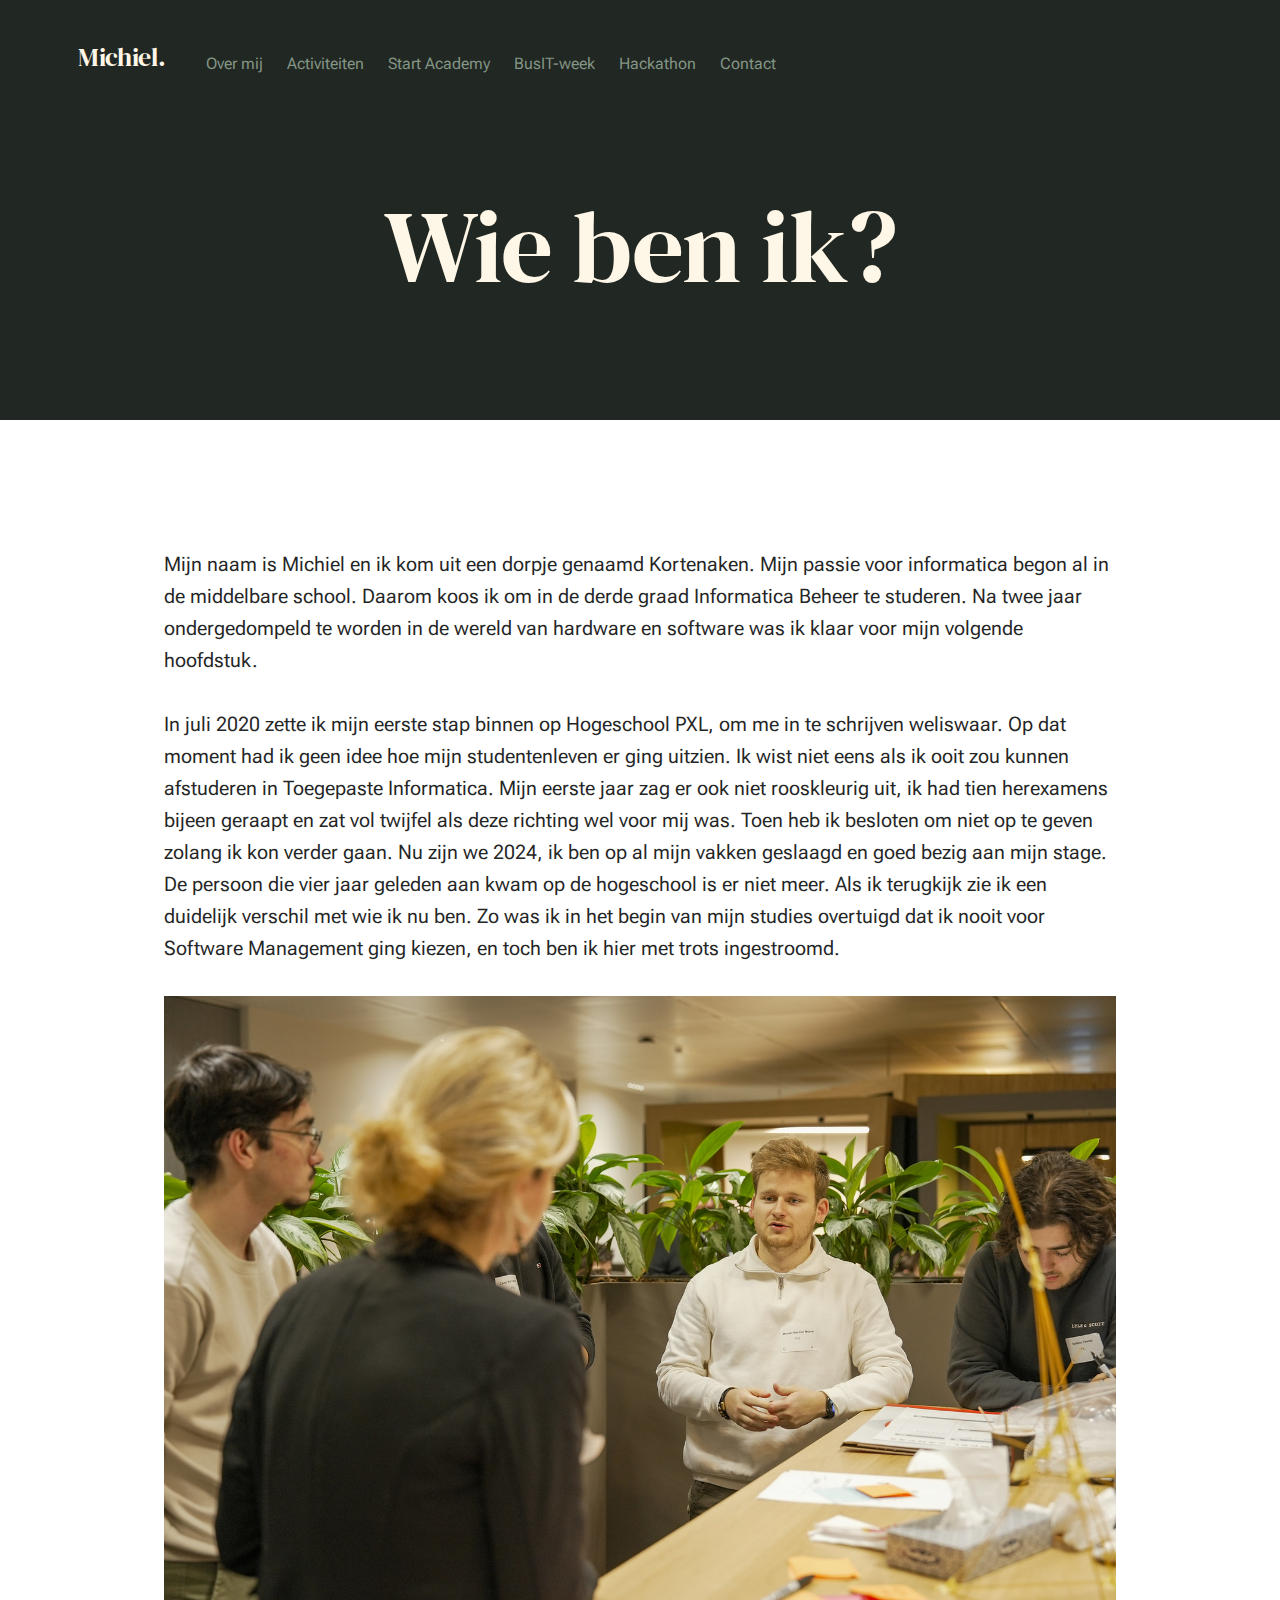
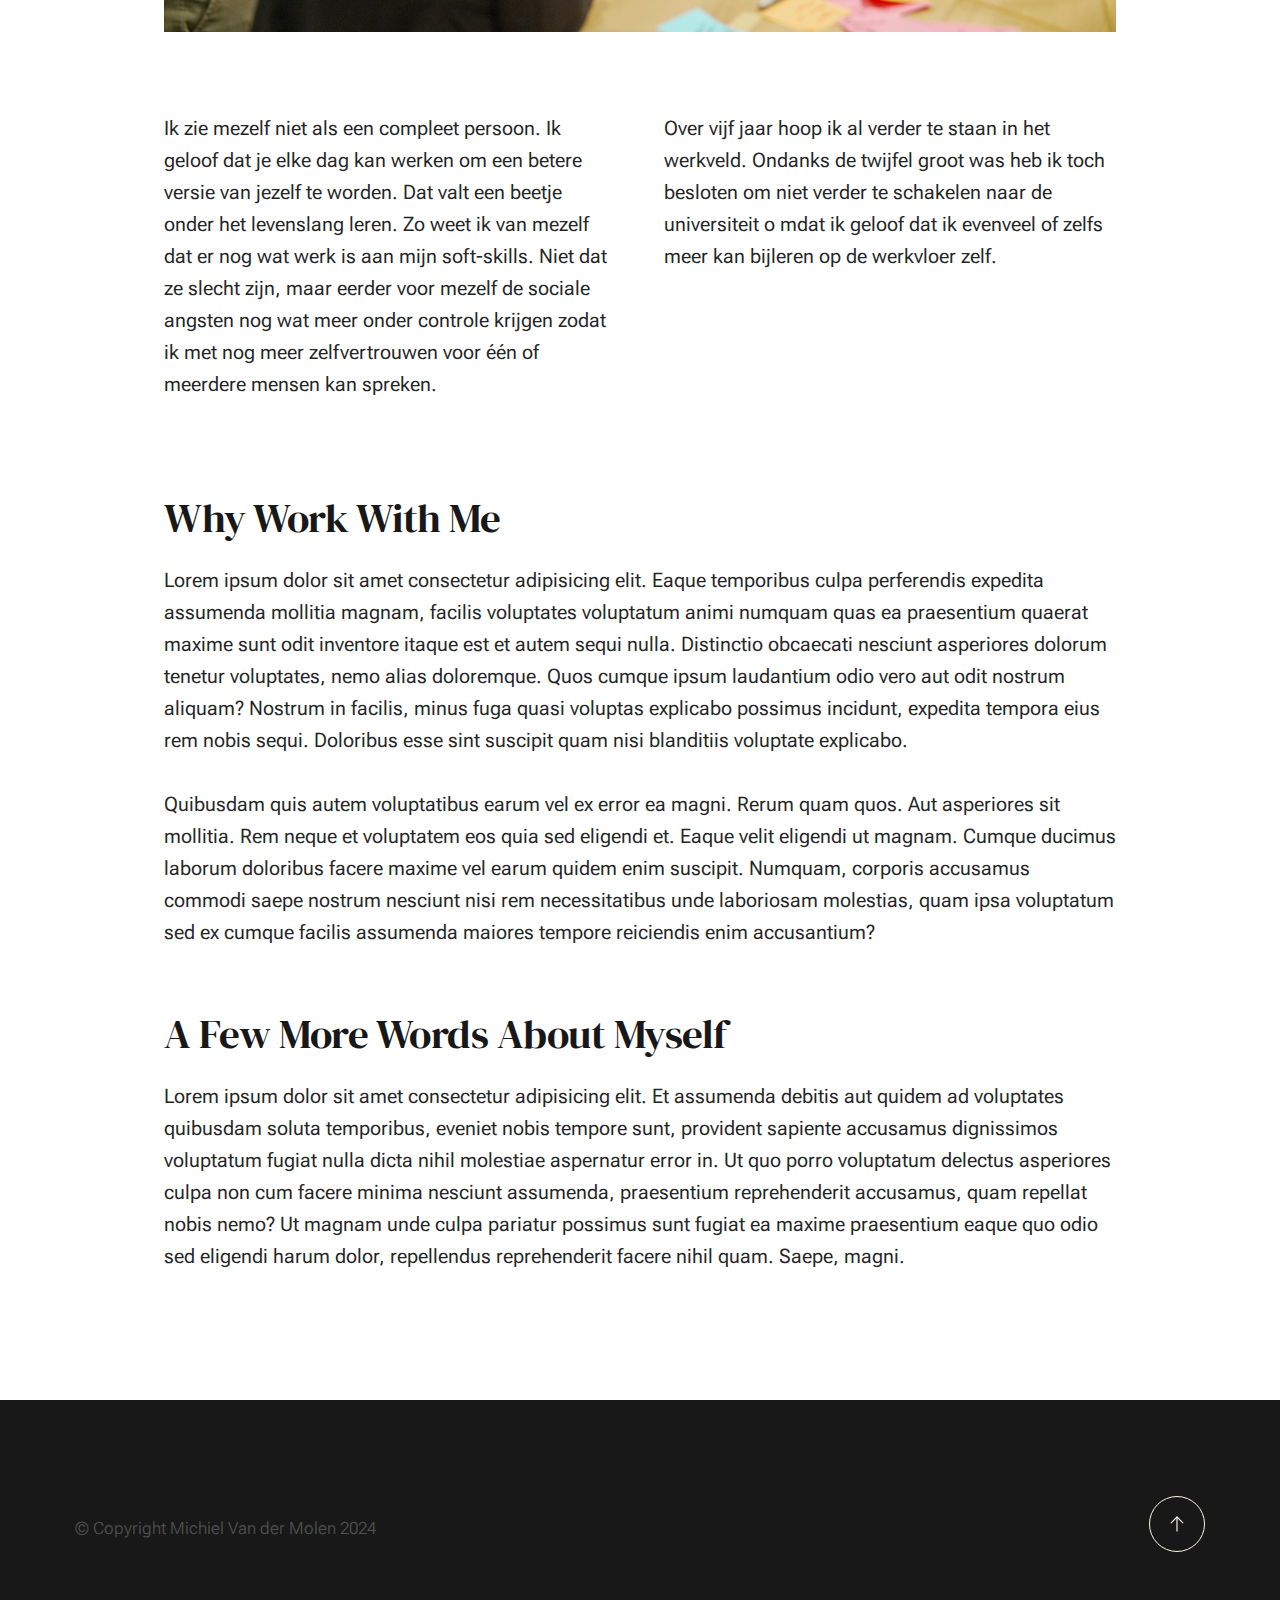
==== commit 623b8764: "Added structure, only data left for BusIT and Hackathon" ====
--- a/about.html
+++ b/about.html
@@ -71,6 +71,8 @@
                         <li><a href="about.html">Over mij</a></li>
                         <li><a href="activiteiten.html">Activiteiten</a></li>
                         <li><a href="startAcademy.html">Start Academy</a></li>
+                        <li><a href="BusIT.html">BusIT-week</a></li>
+                        <li><a href="hackathon.html">Hackathon</a></li>
                         <li><a href="contact.html">Contact</a></li>
                     </ul> <!-- s-header__menu-links -->
 
